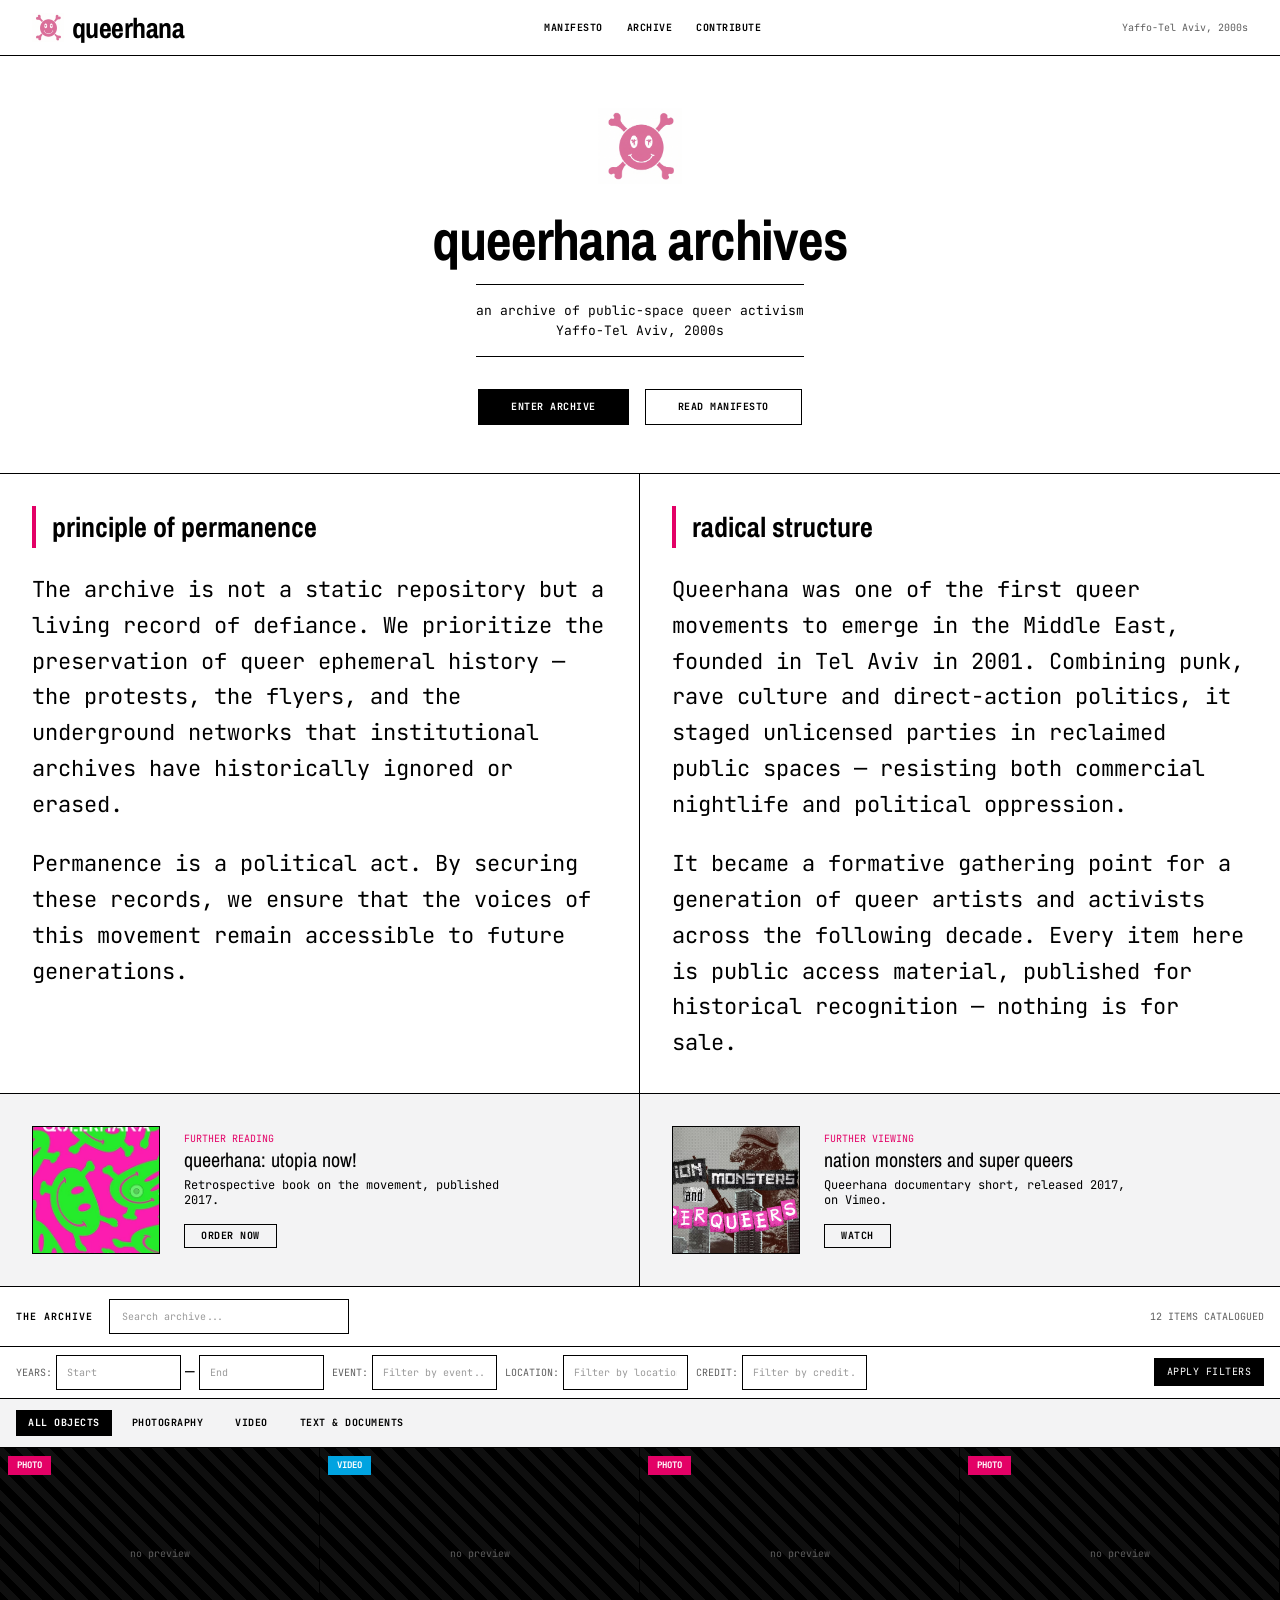
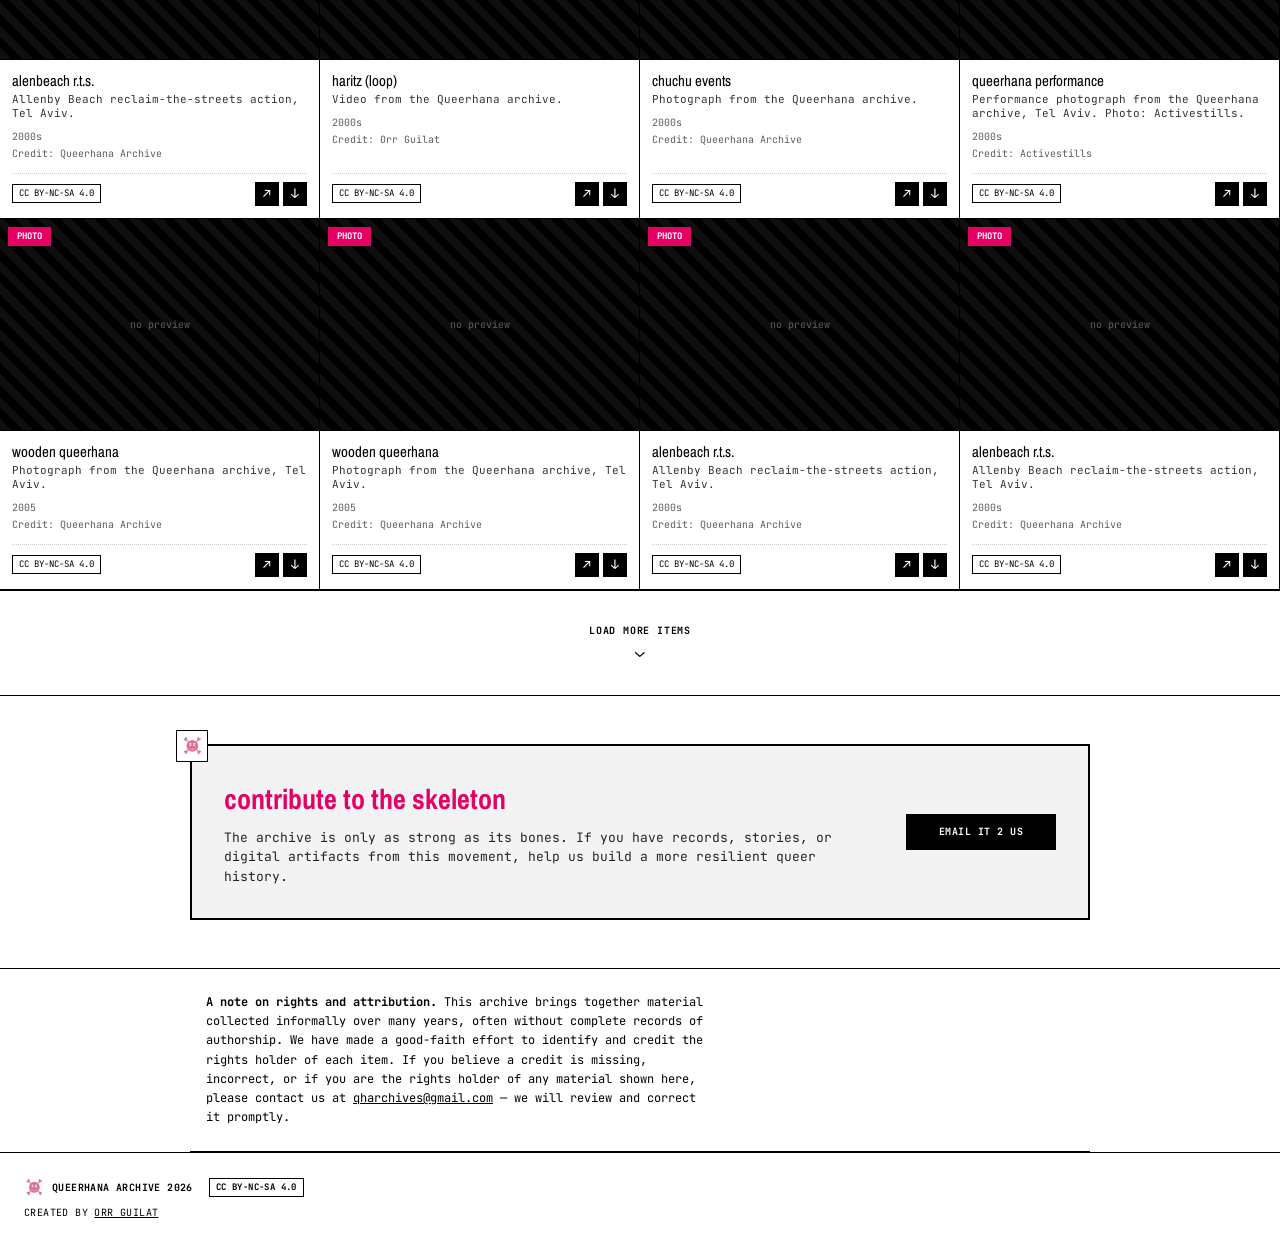
==== index.html @ 8ecf5586 "Mobile-only: collapsible archive filters + fix further-reading alignment Both changes are strictly s" ====
<!DOCTYPE html>
<html lang="en">
<head>
<meta charset="UTF-8">
<meta name="viewport" content="width=device-width, initial-scale=1.0">
<title>QueeRhaNA Archives</title>
<meta name="description" content="A public archive of material from a decade of queer public-space activism, Tel Aviv, 2000s.">
<link rel="icon" type="image/png" sizes="32x32" href="assets/favicon-32.png">
<link rel="icon" type="image/png" sizes="16x16" href="assets/favicon-16.png">
<link rel="apple-touch-icon" sizes="180x180" href="assets/apple-touch-icon.png">
<link rel="preconnect" href="https://fonts.googleapis.com">
<link href="https://fonts.googleapis.com/css2?family=Archivo+Narrow:wght@400;700&family=JetBrains+Mono:wght@400;500;700&display=swap" rel="stylesheet">
<link rel="stylesheet" href="style.css">
</head>
<body>

<header class="topnav">
  <div class="wordmark-group">
    <img src="assets/bones-smiley.png" alt="" class="logo-icon" width="32" height="32">
    <span class="wordmark">queerhana</span>
  </div>
  <nav aria-label="Section navigation">
    <a href="#manifesto">Manifesto</a>
    <a href="#archive">Archive</a>
    <a href="#contribute">Contribute</a>
  </nav>
  <span class="locale">Yaffo-Tel Aviv, 2000s</span>
</header>

<main>
  <section class="hero" id="hero">
    <img src="assets/bones-smiley.png" alt="Queerhana" class="hero-logo" width="84" height="84">
    <h1>queerhana archives</h1>
    <p>an archive of public-space queer activism<br>Yaffo-Tel Aviv, 2000s</p>
    <div class="actions">
      <a class="btn btn-primary" href="#archive">Enter Archive</a>
      <a class="btn" href="#manifesto">Read Manifesto</a>
    </div>
  </section>

  <section class="manifesto" id="manifesto">
    <div>
      <h2>principle of permanence</h2>
      <p>The archive is not a static repository but a living record of defiance. We prioritize the preservation of queer ephemeral history — the protests, the flyers, and the underground networks that institutional archives have historically ignored or erased.</p>
      <p>Permanence is a political act. By securing these records, we ensure that the voices of this movement remain accessible to future generations.</p>
    </div>
    <div>
      <h2>radical structure</h2>
      <p>Queerhana was one of the first queer movements to emerge in the Middle East, founded in Tel Aviv in 2001. Combining punk, rave culture and direct-action politics, it staged unlicensed parties in reclaimed public spaces — resisting both commercial nightlife and political oppression.</p>
      <p>It became a formative gathering point for a generation of queer artists and activists across the following decade. Every item here is public access material, published for historical recognition — nothing is for sale.</p>
    </div>
  </section>

  <section class="featured">
    <div>
      <div class="featured-body">
        <img src="assets/utopia-now-cover.webp" alt="Queerhana: Utopia Now! book cover" class="featured-thumb">
        <div class="featured-text">
          <div class="label">Further reading</div>
          <h3>queerhana: utopia now!</h3>
          <p>Retrospective book on the movement, published 2017.</p>
          <a class="btn" href="https://www.beck-shop.de/queerhana/product/25623262" target="_blank" rel="noopener">Order Now</a>
        </div>
      </div>
    </div>
    <div>
      <div class="featured-body">
        <img src="assets/monsters-superqueers-thumb.png" alt="Nation Monsters and Super Queers poster" class="featured-thumb">
        <div class="featured-text">
          <div class="label">Further viewing</div>
          <h3>nation monsters and super queers</h3>
          <p>Queerhana documentary short, released 2017, on Vimeo.</p>
          <a class="btn" href="https://vimeo.com/299985084" target="_blank" rel="noopener">Watch</a>
        </div>
      </div>
    </div>
  </section>

  <section id="archive">
    <div class="archive-header">
      <div class="archive-header-top">
        <div class="title-row">
          <h2>The Archive</h2>
          <label for="search-input" class="visually-hidden">Search archive</label>
          <input type="search" id="search-input" placeholder="Search archive..." autocomplete="off">
        </div>
        <span class="item-count" id="item-count"></span>
      </div>

      <button class="filters-toggle" id="filters-toggle" aria-expanded="false" aria-controls="adv-filters">Filters <span class="chevron">&#8964;</span></button>

      <div class="adv-filters" id="adv-filters">
        <div class="adv-field">
          <span class="adv-label">Years:</span>
          <input type="text" id="filter-year-start" placeholder="Start" class="adv-input adv-input--narrow">
          <span class="adv-dash">—</span>
          <input type="text" id="filter-year-end" placeholder="End" class="adv-input adv-input--narrow">
        </div>
        <div class="adv-field">
          <span class="adv-label">Event:</span>
          <input type="text" id="filter-event" placeholder="Filter by event..." class="adv-input">
        </div>
        <div class="adv-field">
          <span class="adv-label">Location:</span>
          <input type="text" id="filter-location" placeholder="Filter by location..." class="adv-input">
        </div>
        <div class="adv-field">
          <span class="adv-label">Credit:</span>
          <input type="text" id="filter-credit" placeholder="Filter by credit..." class="adv-input">
        </div>
        <button class="btn btn-primary adv-apply" id="apply-filters">Apply Filters</button>
      </div>

      <nav class="type-filters" aria-label="Filter archive items">
        <button class="filter-btn active" data-filter="all">All Objects</button>
        <button class="filter-btn" data-filter="image">Photography</button>
        <button class="filter-btn" data-filter="video">Video</button>
        <button class="filter-btn" data-filter="pdf">Text &amp; Documents</button>
      </nav>
    </div>

    <section class="grid" id="catalog-grid" aria-live="polite">
      <!-- items injected by script.js -->
    </section>

    <div class="load-more-wrap">
      <button id="load-more" class="load-more" hidden>
        <span>Load More Items</span>
        <span class="chevron">&#8964;</span>
      </button>
    </div>
  </section>

  <section class="contribute" id="contribute">
    <div class="contribute-box">
      <span class="contribute-badge">
        <img src="assets/bones-smiley.png" alt="">
      </span>
      <div>
        <h2>contribute to the skeleton</h2>
        <p>The archive is only as strong as its bones. If you have records, stories, or digital artifacts from this movement, help us build a more resilient queer history.</p>
      </div>
      <a class="btn btn-primary" href="mailto:qharchives@gmail.com">Email It 2 Us</a>
    </div>
  </section>

  <section class="rights-note" id="rights">
    <p>
      <strong>A note on rights and attribution.</strong>
      This archive brings together material collected informally over many years, often without complete records of authorship. We have made a good-faith effort to identify and credit the rights holder of each item. If you believe a credit is missing, incorrect, or if you are the rights holder of any material shown here, please contact us at
      <a href="mailto:qharchives@gmail.com">qharchives@gmail.com</a> — we will review and correct it promptly.
    </p>
  </section>
</main>

<footer class="site-footer">
  <div class="footer-inner">
    <div class="footer-brand">
      <img src="assets/bones-smiley.png" alt="" class="footer-logo" width="20" height="20">
      <span>queerhana archive 2026</span>
      <span class="lic">CC BY-NC-SA 4.0</span>
    </div>
    <div class="footer-links">
      <span>Created by <a href="https://www.orrguilat.org/" target="_blank" rel="noopener">Orr Guilat</a></span>
    </div>
  </div>
</footer>

<script src="script.js"></script>
</body>
</html>
---- style.css ----
:root {
  --ink: #000000;
  --paper: #ffffff;
  --bg: #f9f9f9;
  --surface-low: #f3f3f4;
  --secondary: #5e5e5e;
  --voltage-pink: #e30166;
  --bright-yellow: #fdf001;
  --neon-green: #00ff41;
  --cyber-blue: #00a3e0;
  --font-display: 'Archivo Narrow', 'Arial Narrow', sans-serif;
  --font-mono: 'JetBrains Mono', 'Space Mono', monospace;
}

* { box-sizing: border-box; }
html { background: var(--bg); }
body {
  margin: 0;
  background: var(--paper);
  color: var(--ink);
  font-family: var(--font-mono);
  line-height: 1.5;
}
a { color: inherit; }
button { font-family: inherit; cursor: pointer; }
input { font-family: inherit; }
a:focus-visible, button:focus-visible, input:focus-visible {
  outline: 2px solid var(--voltage-pink); outline-offset: 1px;
}
.visually-hidden {
  position: absolute; width: 1px; height: 1px;
  overflow: hidden; clip: rect(0 0 0 0); white-space: nowrap;
}

/* ---------- Top nav ---------- */
.topnav {
  position: sticky; top: 0; z-index: 50;
  background: var(--paper);
  border-bottom: 1px solid var(--ink);
  display: flex; justify-content: space-between; align-items: center;
  padding: 0 16px; height: 56px;
}
.wordmark-group { display: flex; align-items: center; gap: 8px; }
.logo-icon { width: 28px; height: 28px; object-fit: contain; display: block; }
.topnav .wordmark {
  font-family: var(--font-display); font-weight: 700;
  font-size: 22px; text-transform: lowercase; letter-spacing: -0.02em;
}
.topnav nav { display: flex; gap: 4px; }
.topnav nav a {
  font-size: 10px; font-weight: 700; text-transform: uppercase;
  letter-spacing: 0.05em; text-decoration: none; color: var(--ink);
  padding: 6px 10px;
}
.topnav nav a:hover { background: var(--voltage-pink); color: #fff; }
.topnav .locale { font-size: 10px; color: var(--secondary); display: none; }

@media (min-width: 768px) {
  .topnav { padding: 0 32px; }
  .topnav .wordmark { font-size: 28px; }
  .logo-icon { width: 32px; height: 32px; }
  .topnav .locale { display: inline; }
}

/* ---------- Hero ---------- */
.hero {
  border-bottom: 1px solid var(--ink);
  padding: 48px 16px;
  min-height: 40vh;
  display: flex; flex-direction: column; align-items: center; justify-content: center;
  text-align: center;
}
.hero-logo {
  width: 84px; height: 84px; object-fit: contain; margin-bottom: 24px;
  animation: blink 1s infinite alternate;
}
@keyframes blink { from { opacity: 1; } to { opacity: 0.4; } }
.hero h1 {
  font-family: var(--font-display); font-weight: 700;
  font-size: 8vw; line-height: 1; text-transform: lowercase;
  letter-spacing: -0.02em; margin: 0 0 16px;
}
.hero p {
  font-size: 13px; max-width: 672px; margin: 0 auto 32px;
  border-top: 1px solid var(--ink); border-bottom: 1px solid var(--ink);
  padding: 16px 0;
}
.hero .actions { display: flex; flex-direction: column; gap: 16px; }
.btn {
  display: inline-block; padding: 12px 32px;
  font-size: 10px; font-weight: 700; line-height: 1; text-transform: uppercase; letter-spacing: 0.05em;
  border: 1px solid var(--ink); text-decoration: none; text-align: center;
  background: transparent; color: var(--ink); white-space: nowrap;
}
.btn:hover { background: var(--ink); color: var(--paper); }
.btn-primary { background: var(--ink); color: var(--paper); }
.btn-primary:hover { background: var(--voltage-pink); border-color: var(--voltage-pink); }

@media (min-width: 640px) {
  .hero h1 { font-size: 56px; }
  .hero .actions { flex-direction: row; justify-content: center; }
}

/* ---------- Manifesto ---------- */
.manifesto {
  display: grid; grid-template-columns: 1fr;
  border-bottom: 1px solid var(--ink);
}
.manifesto > div {
  padding: 16px;
  border-bottom: 1px solid var(--ink);
}
.manifesto > div:last-child { border-bottom: none; }
.manifesto h2 {
  font-family: var(--font-display); font-weight: 700; font-size: 22px;
  text-transform: lowercase; margin: 0 0 24px;
  border-left: 4px solid var(--voltage-pink); padding-left: 16px;
}
.manifesto p { font-size: 18px; line-height: 1.625; max-width: 65ch; margin: 0 0 24px; }
.manifesto p:last-child { margin-bottom: 0; }

@media (min-width: 768px) {
  .manifesto { grid-template-columns: 1fr 1fr; }
  .manifesto > div { padding: 32px; border-bottom: none; }
  .manifesto > div:first-child { border-right: 1px solid var(--ink); }
  .manifesto h2 { font-size: 28px; }
  .manifesto p { font-size: 22px; }
}

/* ---------- Further reading (featured) ---------- */
.featured {
  display: grid; grid-template-columns: 1fr;
  border-bottom: 1px solid var(--ink);
  background: var(--surface-low);
}
.featured > div {
  padding: 32px 16px;
  border-bottom: 1px solid var(--ink);
}
.featured > div:last-child { border-bottom: none; }
.featured .label {
  font-size: 10px; font-weight: 400; color: var(--voltage-pink);
  text-transform: uppercase; margin-bottom: 4px;
}
.featured-body { display: flex; align-items: flex-start; gap: 24px; }
.featured-thumb {
  flex-shrink: 0; width: 128px; height: 128px;
  object-fit: cover; border: 1px solid var(--ink); background: var(--ink);
}
.featured-text {
  display: flex; flex-direction: column; justify-content: center;
  height: 128px;
}
.featured h3 {
  font-family: var(--font-display); font-weight: 400; font-size: 20px;
  text-transform: lowercase; margin: 0 0 8px; line-height: 1;
}
.featured p { font-size: 12px; font-weight: 400; line-height: 1.25; margin: 0 0 16px; max-width: 320px; }
.featured p a { text-decoration: underline; }
.featured p a:hover { color: var(--voltage-pink); }
.featured .btn {
  padding: 6px 16px; align-self: flex-start;
}
.featured .btn:hover { background: var(--voltage-pink); color: #fff; border-color: var(--voltage-pink); }

@media (min-width: 768px) {
  .featured { grid-template-columns: 1fr 1fr; }
  .featured > div { padding: 32px; border-bottom: none; }
  .featured > div:first-child { border-right: 1px solid var(--ink); }
}

/* ---------- Rights note (own section, above footer) ---------- */
.rights-note {
  border-bottom: 1px solid var(--ink);
  padding: 24px 16px;
  max-width: 900px;
  margin: 0 auto;
}
.rights-note p { font-size: 12px; line-height: 1.6; max-width: 72ch; margin: 0; }
.rights-note a { text-decoration: underline; }
.rights-note a:hover { color: var(--voltage-pink); }

/* ---------- Archive header (sticky filters) ---------- */
.archive-header {
  position: sticky; top: 56px; z-index: 40;
  background: var(--paper);
  border-bottom: 1px solid var(--ink);
}
.archive-header-top {
  padding: 12px 16px;
  display: flex; flex-direction: column; gap: 12px;
  border-bottom: 1px solid var(--ink);
}
.archive-header-top .title-row {
  display: flex; align-items: center; gap: 16px;
}
.archive-header-top h2 {
  font-size: 10px; font-weight: 700; text-transform: uppercase;
  letter-spacing: 0.1em; white-space: nowrap; margin: 0;
}
#search-input {
  flex-grow: 1;
  background: transparent; border: 1px solid var(--ink);
  padding: 10px 12px; font-size: 10px; line-height: 1;
}
#search-input::placeholder { color: rgba(0,0,0,0.4); }
.item-count { font-size: 10px; color: var(--secondary); text-transform: uppercase; white-space: nowrap; }

/* Advanced filters row */
.adv-filters {
  padding: 8px 16px;
  display: flex; flex-wrap: wrap; align-items: center; gap: 8px;
  border-bottom: 1px solid var(--ink);
  background: var(--paper);
}
.adv-field { display: flex; align-items: center; gap: 4px; flex-grow: 1; }
.adv-label {
  font-size: 10px; font-weight: 400; text-transform: uppercase; color: var(--secondary);
  white-space: nowrap;
}
.adv-input {
  background: transparent; border: 1px solid var(--ink);
  padding: 10px 10px; font-size: 10px; line-height: 1; min-width: 0; flex-grow: 1;
}
.adv-input--narrow { width: 64px; flex-grow: 0; }
.adv-input::placeholder { color: rgba(0,0,0,0.4); }
.adv-dash { color: var(--ink); }
.adv-apply {
  margin-left: auto; padding: 8px 12px; font-size: 10px; font-weight: 400; line-height: 1;
}

.type-filters {
  height: 48px; box-sizing: border-box;
  padding: 0 16px;
  display: flex; flex-wrap: wrap; align-items: center; gap: 8px;
  background: var(--surface-low);
  overflow-x: auto;
}
.filter-btn {
  font-size: 10px; font-weight: 700; letter-spacing: 0.05em; line-height: 1;
  text-transform: uppercase;
  background: transparent; border: none; color: var(--ink);
  padding: 8px 12px; white-space: nowrap;
}
.filter-btn:hover { background: var(--ink); color: var(--paper); }
.filter-btn.active { background: var(--ink); color: var(--paper); }

.filters-toggle { display: none; }

@media (min-width: 768px) {
  .archive-header-top { flex-direction: row; justify-content: space-between; align-items: center; }
  .archive-header-top .title-row { width: auto; }
  #search-input { width: 240px; flex-grow: 0; }
  .adv-field { flex-grow: 0; }
  .adv-input { flex-grow: 0; width: 125px; }
}

/* Mobile-only: collapse the advanced filters behind a toggle so they
   don't consume most of the screen; desktop is untouched by this block. */
@media (max-width: 767px) {
  .filters-toggle {
    display: flex; align-items: center; gap: 6px; width: 100%;
    background: var(--paper); border: none; border-bottom: 1px solid var(--ink);
    padding: 10px 16px; font-size: 10px; font-weight: 700; text-transform: uppercase;
    letter-spacing: 0.05em; color: var(--ink); line-height: 1;
  }
  .filters-toggle .chevron { font-size: 14px; transition: transform 0.15s; }
  .filters-toggle[aria-expanded="true"] .chevron { transform: rotate(180deg); }
  .adv-filters { display: none; }
  .adv-filters.open { display: flex; }

  /* Keep further-reading/viewing text flush with the thumbnail's top edge
     regardless of how many lines the title wraps to (desktop keeps
     justify-content:center as-is, per the literal mockup markup). */
  .featured-text { justify-content: flex-start; }
}

/* ---------- Grid ---------- */
.grid {
  display: grid;
  grid-template-columns: 1fr;
  border-bottom: 1px solid var(--ink);
}
@media (min-width: 640px) { .grid { grid-template-columns: 1fr 1fr; } }
@media (min-width: 1024px) { .grid { grid-template-columns: repeat(4, 1fr); } }

.card {
  border-right: 1px solid var(--ink);
  border-bottom: 1px solid var(--ink);
  display: flex; flex-direction: column;
  background: var(--paper);
}

.card-thumb {
  position: relative;
  aspect-ratio: 3 / 2;
  overflow: hidden;
  background: var(--ink);
  border-bottom: 1px solid var(--ink);
  display: block;
}
.card-thumb img {
  width: 100%; height: 100%; object-fit: cover; display: block;
  filter: grayscale(1);
  transition: filter 0.3s;
}
.card:hover .card-thumb img { filter: grayscale(0); }
.card-thumb.noimg::after {
  content: "no preview";
  position: absolute;
  inset: 0;
  display: flex;
  align-items: center;
  justify-content: center;
  font-size: 10px;
  color: var(--secondary);
  background:
    repeating-linear-gradient(45deg, rgba(255,255,255,0.06) 0 8px, transparent 8px 16px);
}

/* Text-item thumbnail: white-on-black excerpt (Option B) */
.card-thumb.card-thumb--text {
  background: var(--ink);
  display: flex; align-items: center; justify-content: center;
  padding: 16px;
}
.card-thumb--text .excerpt {
  color: #fff;
  font-family: var(--font-mono);
  font-size: 13px;
  line-height: 1.5;
  text-align: center;
  direction: rtl;
  unicode-bidi: plaintext;
}

.card-tag {
  position: absolute; top: 8px; left: 8px; z-index: 2;
  font-size: 9px; font-weight: 700; text-transform: uppercase;
  padding: 2px 8px; border: 1px solid; color: #fff;
}
.card-tag.tag-image  { background: var(--voltage-pink); border-color: var(--voltage-pink); }
.card-tag.tag-video  { background: var(--cyber-blue); border-color: var(--cyber-blue); }
.card-tag.tag-pdf    { background: var(--bright-yellow); border-color: var(--bright-yellow); color: var(--ink); }

.card-body { padding: 12px; flex-grow: 1; display: flex; flex-direction: column; justify-content: space-between; }
.card-title {
  font-family: var(--font-display); font-weight: 400; font-size: 15px;
  text-transform: lowercase; line-height: 1.25; margin: 0 0 2px;
}
.card-desc { font-size: 11px; line-height: 1.25; color: rgba(0,0,0,0.8); margin: 0 0 8px; }
.card-meta { font-size: 10px; color: var(--secondary); display: flex; flex-direction: column; gap: 2px; }

.card-footer {
  display: flex; align-items: center; justify-content: space-between;
  margin-top: 12px; padding-top: 8px;
  border-top: 1px dotted rgba(0,0,0,0.2);
}
.card-license {
  font-size: 9px; border: 1px solid var(--ink); padding: 2px 6px;
}
.card-actions { display: flex; gap: 4px; }
.card-actions a {
  width: 24px; height: 24px; display: flex; align-items: center; justify-content: center;
  background: var(--ink); color: var(--paper); text-decoration: none; font-size: 13px;
}
.card-actions a:hover { background: var(--voltage-pink); }

.empty-msg { font-size: 12px; padding: 32px 16px; grid-column: 1 / -1; }

/* ---------- Load more ---------- */
.load-more-wrap {
  display: flex; justify-content: center;
  padding: 32px 16px;
  border-bottom: 1px solid var(--ink);
}
.load-more {
  display: flex; flex-direction: column; align-items: center; gap: 4px;
  background: none; border: none; color: var(--ink);
  font-size: 10px; font-weight: 700; text-transform: uppercase; letter-spacing: 0.08em;
}
.load-more:hover { color: var(--voltage-pink); }
.load-more .chevron { font-size: 16px; animation: bounce 1.4s infinite; }
@keyframes bounce {
  0%, 100% { transform: translateY(0); }
  50% { transform: translateY(4px); }
}

/* ---------- Contribute ---------- */
.contribute {
  border-bottom: 1px solid var(--ink);
  padding: 48px 16px;
}
.contribute-box {
  position: relative;
  max-width: 900px; margin: 0 auto;
  border: 2px solid var(--ink);
  background: var(--surface-low);
  padding: 32px;
  display: flex; flex-direction: column; gap: 20px;
  text-align: center;
}
.contribute-badge {
  position: absolute; top: -16px; left: -16px;
  width: 32px; height: 32px;
  background: #fff; border: 1px solid var(--ink);
  display: flex; align-items: center; justify-content: center;
}
.contribute-badge img { width: 22px; height: 22px; object-fit: contain; }
.contribute-box h2 {
  font-family: var(--font-display); font-weight: 700; font-size: 22px;
  text-transform: lowercase; color: var(--voltage-pink); margin: 0 0 8px;
}
.contribute-box p { font-size: 13px; margin: 0; opacity: 0.85; }

@media (min-width: 768px) {
  .contribute-box { flex-direction: row; align-items: center; justify-content: space-between; text-align: left; }
  .contribute-box h2 { font-size: 28px; }
}

/* ---------- Footer ---------- */
.site-footer { border-top: 1px solid var(--ink); background: var(--paper); }
.footer-inner {
  padding: 24px;
  display: flex; flex-direction: column; align-items: flex-start; gap: 8px;
}
.footer-brand {
  display: flex; align-items: center; gap: 8px;
  font-size: 10px; font-weight: 700; text-transform: uppercase; letter-spacing: 0.04em;
}
.footer-logo { object-fit: contain; }
.footer-brand .lic {
  border: 1px solid var(--ink); padding: 2px 6px; font-size: 9px; text-transform: none;
  margin-left: 8px;
}
.footer-links {
  font-size: 10px; color: var(--ink); text-transform: uppercase; letter-spacing: 0.04em;
  display: flex; flex-wrap: wrap; gap: 16px; align-items: center;
}
.footer-links a { text-decoration: underline; }
.footer-links a:hover { color: var(--voltage-pink); }

@media (prefers-reduced-motion: reduce) {
  .card-thumb img { transition: none; }
  .load-more .chevron { animation: none; }
  .hero-logo { animation: none; }
}
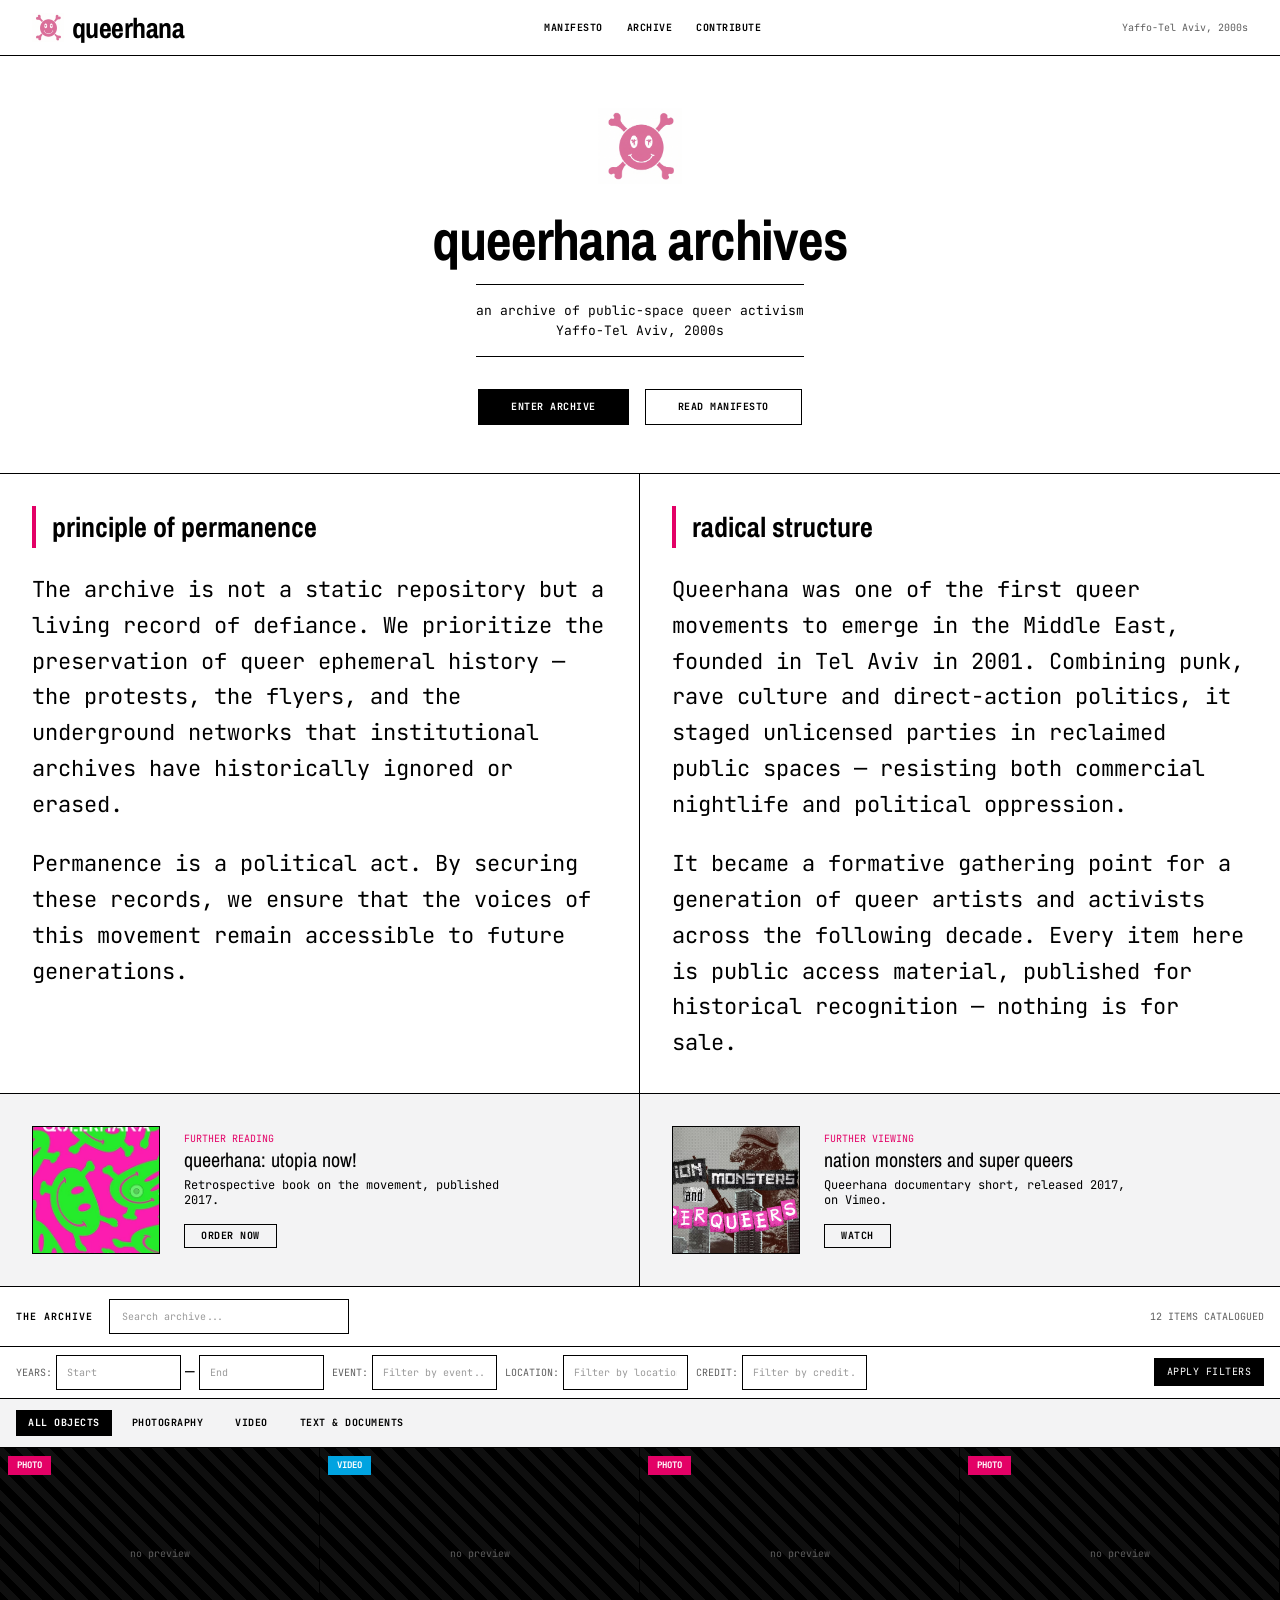
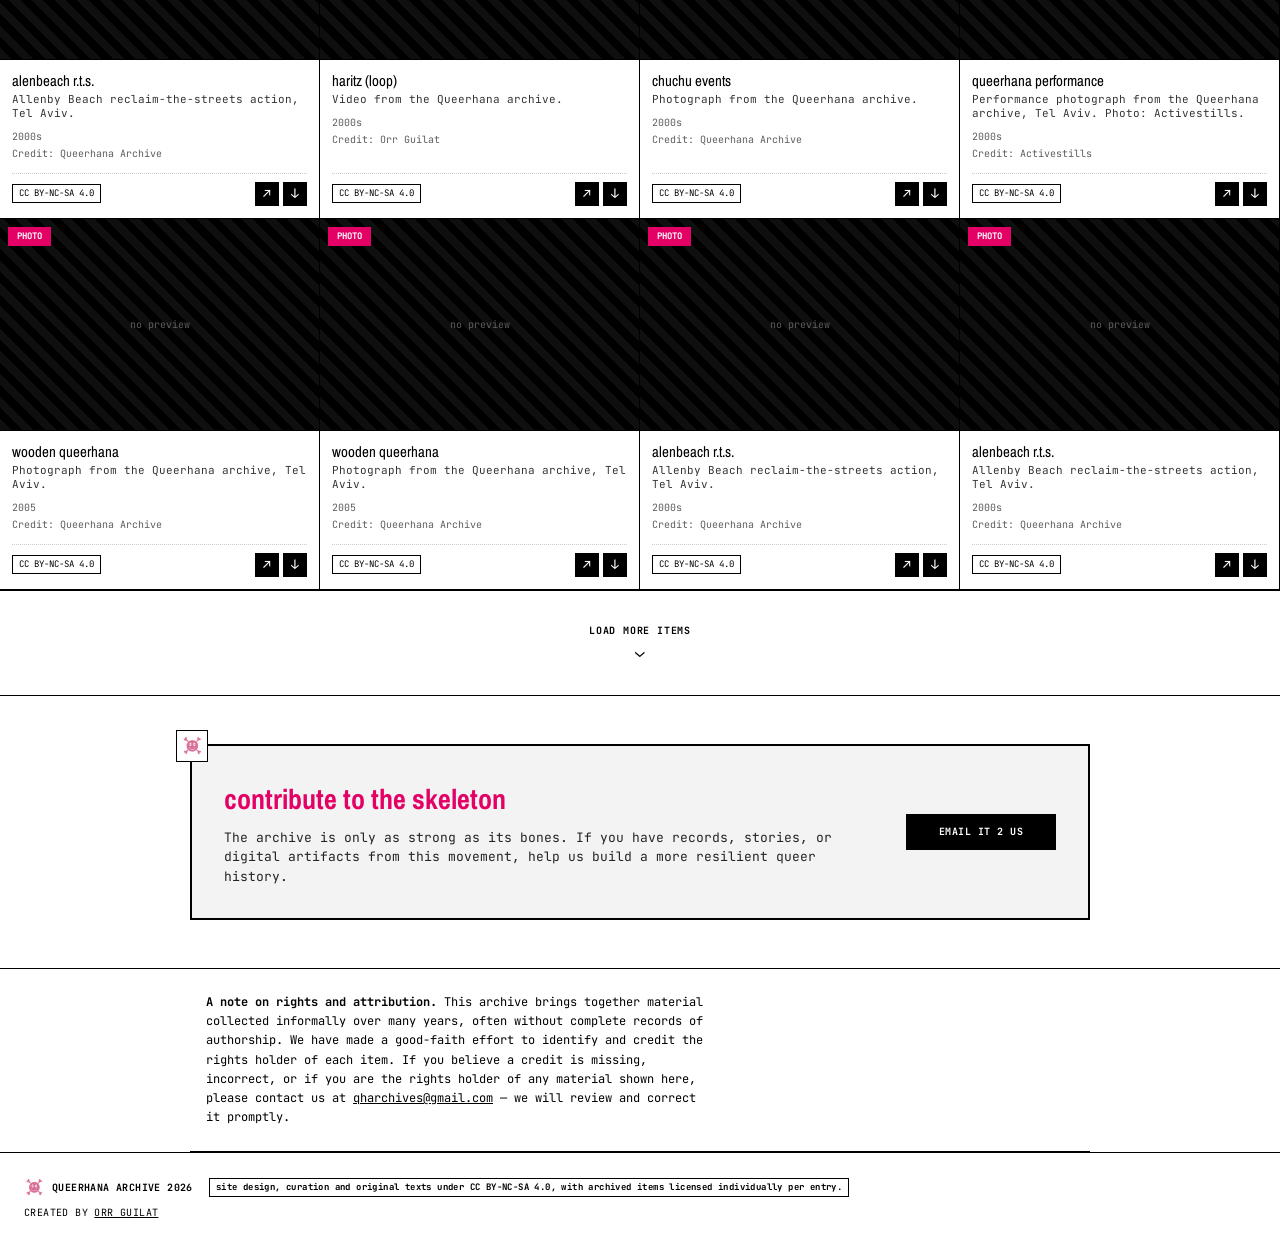
==== commit 998ca0d7: "Add rights_owner field to catalog schema; correct footer license wording catalog.json: rights_owner " ====
--- a/index.html
+++ b/index.html
@@ -87,36 +87,38 @@
         <span class="item-count" id="item-count"></span>
       </div>
 
-      <button class="filters-toggle" id="filters-toggle" aria-expanded="false" aria-controls="adv-filters">Filters <span class="chevron">&#8964;</span></button>
+      <button class="filters-toggle" id="filters-toggle" aria-expanded="false" aria-controls="collapsible-filters">Filters <span class="chevron">&#8964;</span></button>
 
-      <div class="adv-filters" id="adv-filters">
-        <div class="adv-field">
-          <span class="adv-label">Years:</span>
-          <input type="text" id="filter-year-start" placeholder="Start" class="adv-input adv-input--narrow">
-          <span class="adv-dash">—</span>
-          <input type="text" id="filter-year-end" placeholder="End" class="adv-input adv-input--narrow">
+      <div class="collapsible-filters" id="collapsible-filters">
+        <div class="adv-filters">
+          <div class="adv-field">
+            <span class="adv-label">Years:</span>
+            <input type="text" id="filter-year-start" placeholder="Start" class="adv-input adv-input--narrow">
+            <span class="adv-dash">—</span>
+            <input type="text" id="filter-year-end" placeholder="End" class="adv-input adv-input--narrow">
+          </div>
+          <div class="adv-field">
+            <span class="adv-label">Event:</span>
+            <input type="text" id="filter-event" placeholder="Filter by event..." class="adv-input">
+          </div>
+          <div class="adv-field">
+            <span class="adv-label">Location:</span>
+            <input type="text" id="filter-location" placeholder="Filter by location..." class="adv-input">
+          </div>
+          <div class="adv-field">
+            <span class="adv-label">Credit:</span>
+            <input type="text" id="filter-credit" placeholder="Filter by credit..." class="adv-input">
+          </div>
+          <button class="btn btn-primary adv-apply" id="apply-filters">Apply Filters</button>
         </div>
-        <div class="adv-field">
-          <span class="adv-label">Event:</span>
-          <input type="text" id="filter-event" placeholder="Filter by event..." class="adv-input">
-        </div>
-        <div class="adv-field">
-          <span class="adv-label">Location:</span>
-          <input type="text" id="filter-location" placeholder="Filter by location..." class="adv-input">
-        </div>
-        <div class="adv-field">
-          <span class="adv-label">Credit:</span>
-          <input type="text" id="filter-credit" placeholder="Filter by credit..." class="adv-input">
-        </div>
-        <button class="btn btn-primary adv-apply" id="apply-filters">Apply Filters</button>
+
+        <nav class="type-filters" aria-label="Filter archive items">
+          <button class="filter-btn active" data-filter="all">All Objects</button>
+          <button class="filter-btn" data-filter="image">Photography</button>
+          <button class="filter-btn" data-filter="video">Video</button>
+          <button class="filter-btn" data-filter="pdf">Text &amp; Documents</button>
+        </nav>
       </div>
-
-      <nav class="type-filters" aria-label="Filter archive items">
-        <button class="filter-btn active" data-filter="all">All Objects</button>
-        <button class="filter-btn" data-filter="image">Photography</button>
-        <button class="filter-btn" data-filter="video">Video</button>
-        <button class="filter-btn" data-filter="pdf">Text &amp; Documents</button>
-      </nav>
     </div>
 
     <section class="grid" id="catalog-grid" aria-live="polite">
@@ -158,7 +160,7 @@
     <div class="footer-brand">
       <img src="assets/bones-smiley.png" alt="" class="footer-logo" width="20" height="20">
       <span>queerhana archive 2026</span>
-      <span class="lic">CC BY-NC-SA 4.0</span>
+      <span class="lic">site design, curation and original texts under CC BY-NC-SA 4.0, with archived items licensed individually per entry.</span>
     </div>
     <div class="footer-links">
       <span>Created by <a href="https://www.orrguilat.org/" target="_blank" rel="noopener">Orr Guilat</a></span>
--- a/style.css
+++ b/style.css
@@ -182,11 +182,12 @@
 
 /* ---------- Archive header (sticky filters) ---------- */
 .archive-header {
+  background: var(--paper);
+  border-bottom: 1px solid var(--ink);
+}
+.archive-header-top {
   position: sticky; top: 56px; z-index: 40;
   background: var(--paper);
-  border-bottom: 1px solid var(--ink);
-}
-.archive-header-top {
   padding: 12px 16px;
   display: flex; flex-direction: column; gap: 12px;
   border-bottom: 1px solid var(--ink);
@@ -232,9 +233,10 @@
 .type-filters {
   height: 48px; box-sizing: border-box;
   padding: 0 16px;
-  display: flex; flex-wrap: wrap; align-items: center; gap: 8px;
+  display: flex; flex-wrap: nowrap; align-items: center; gap: 8px;
   background: var(--surface-low);
-  overflow-x: auto;
+  overflow-x: auto; overflow-y: hidden;
+  -webkit-overflow-scrolling: touch;
 }
 .filter-btn {
   font-size: 10px; font-weight: 700; letter-spacing: 0.05em; line-height: 1;
@@ -255,8 +257,12 @@
   .adv-input { flex-grow: 0; width: 125px; }
 }
 
-/* Mobile-only: collapse the advanced filters behind a toggle so they
-   don't consume most of the screen; desktop is untouched by this block. */
+/* Mobile-only: collapse the advanced filters + object-type tabs behind a
+   toggle so they don't consume most of the screen. The collapsible content
+   is deliberately NOT inside the sticky element (only .archive-header-top
+   is sticky) - a sticky ancestor whose height changes when a child toggles
+   display is a known source of real-device reflow bugs that a static
+   render can't catch. Desktop is untouched by this block. */
 @media (max-width: 767px) {
   .filters-toggle {
     display: flex; align-items: center; gap: 6px; width: 100%;
@@ -266,8 +272,8 @@
   }
   .filters-toggle .chevron { font-size: 14px; transition: transform 0.15s; }
   .filters-toggle[aria-expanded="true"] .chevron { transform: rotate(180deg); }
-  .adv-filters { display: none; }
-  .adv-filters.open { display: flex; }
+  .collapsible-filters { display: none; }
+  .collapsible-filters.open { display: block; }
 
   /* Keep further-reading/viewing text flush with the thumbnail's top edge
      regardless of how many lines the title wraps to (desktop keeps
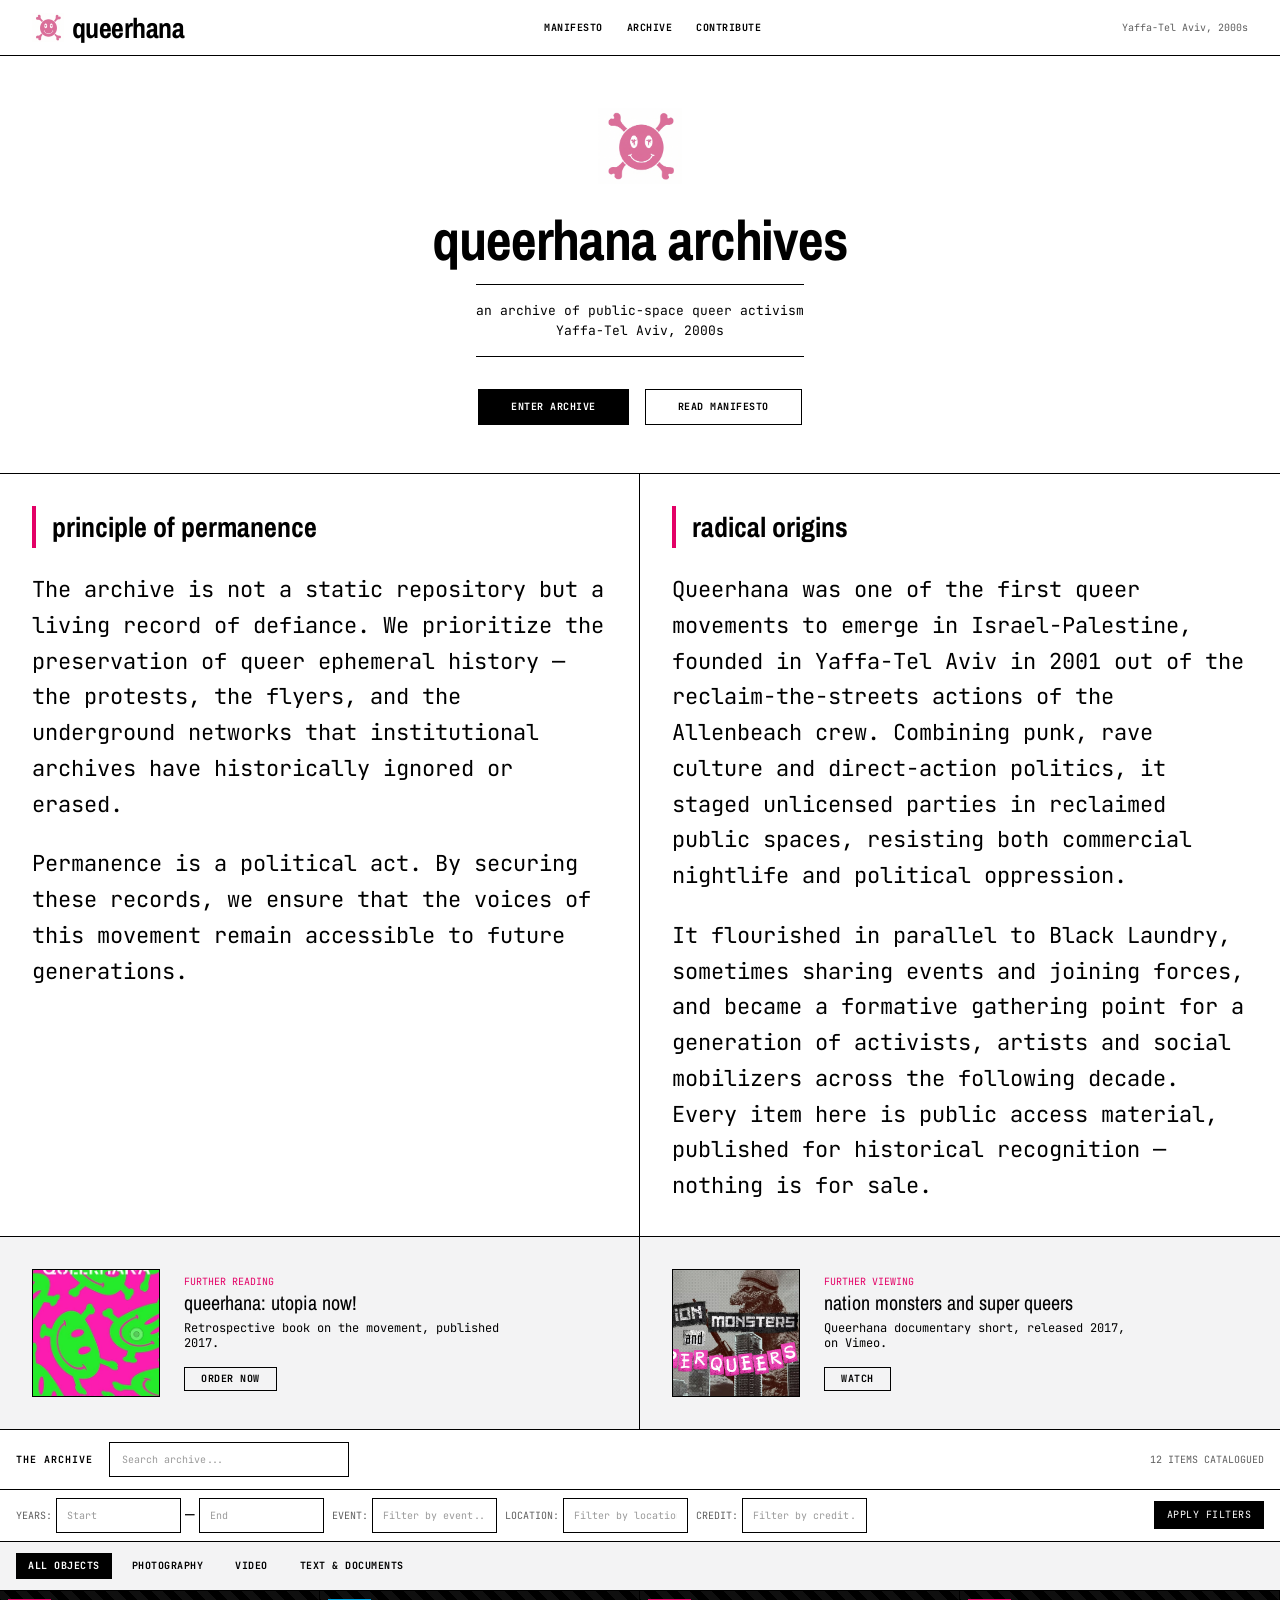
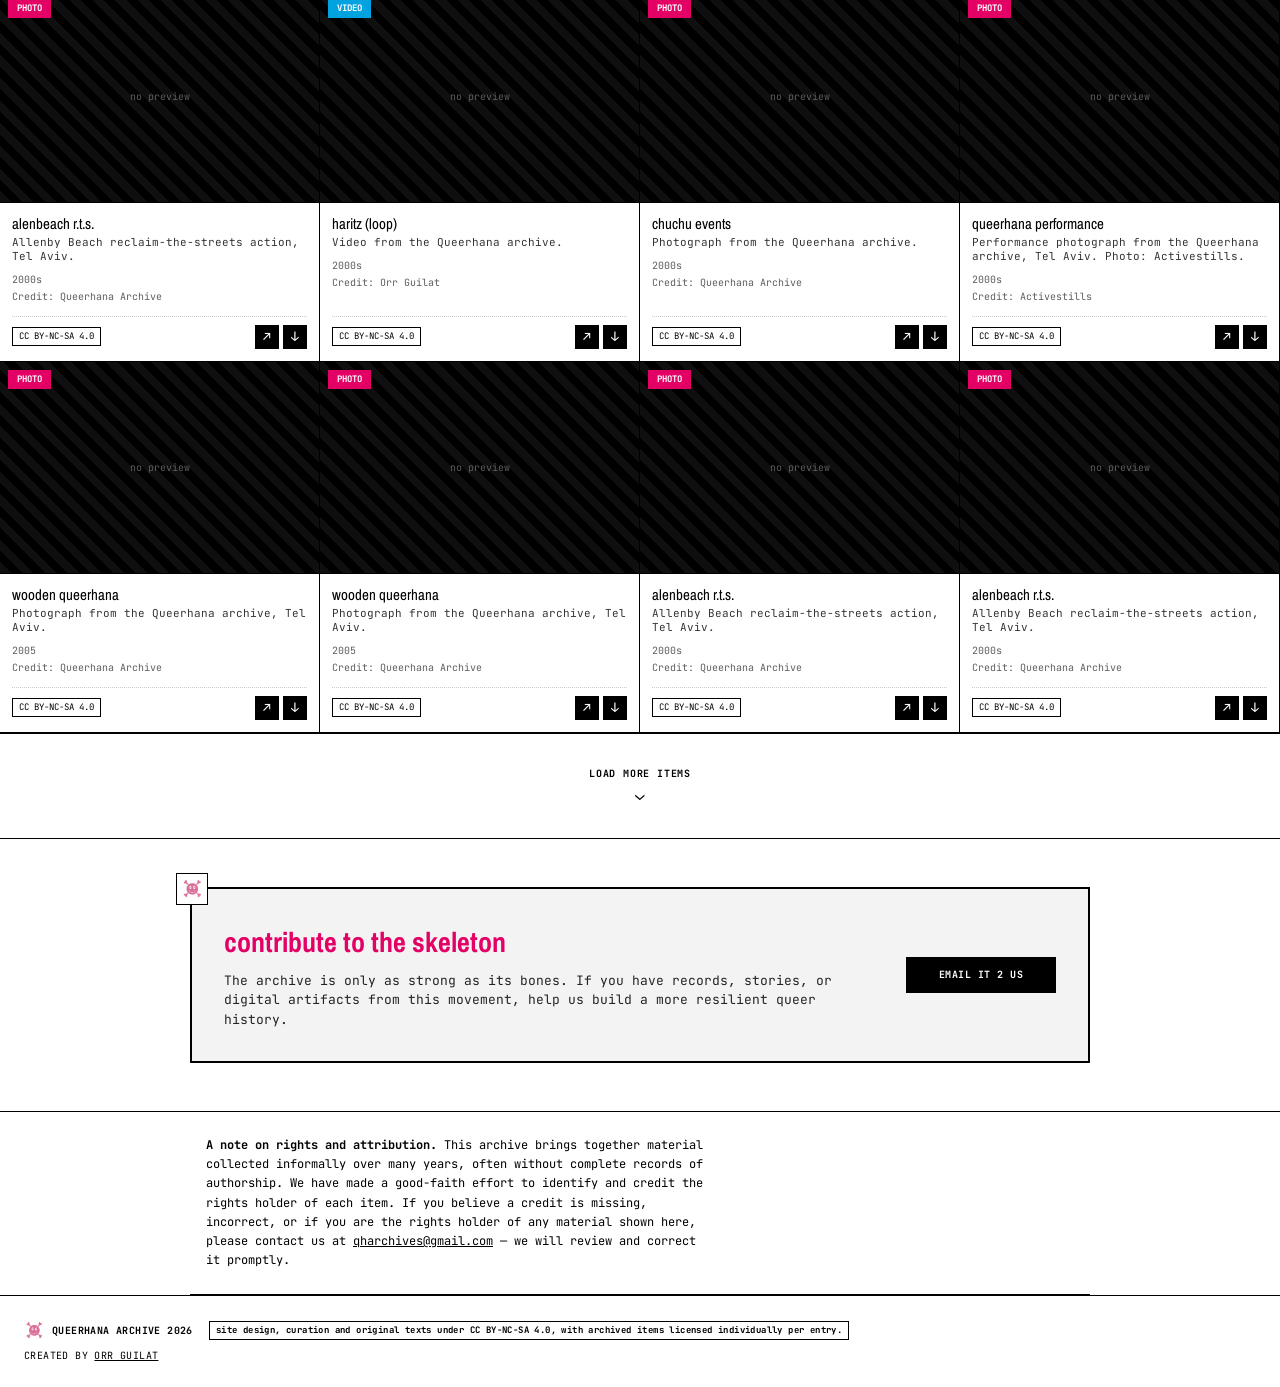
==== commit c286c1fc: "Update manifesto section II and Yaffo->Yaffa spelling - 'radical structure' -> 'radical origins', ne" ====
--- a/index.html
+++ b/index.html
@@ -4,7 +4,7 @@
 <meta charset="UTF-8">
 <meta name="viewport" content="width=device-width, initial-scale=1.0">
 <title>QueeRhaNA Archives</title>
-<meta name="description" content="A public archive of material from a decade of queer public-space activism, Tel Aviv, 2000s.">
+<meta name="description" content="A public archive of material from a decade of queer public-space activism, Yaffa-Tel Aviv, 2000s.">
 <link rel="icon" type="image/png" sizes="32x32" href="assets/favicon-32.png">
 <link rel="icon" type="image/png" sizes="16x16" href="assets/favicon-16.png">
 <link rel="apple-touch-icon" sizes="180x180" href="assets/apple-touch-icon.png">
@@ -24,14 +24,14 @@
     <a href="#archive">Archive</a>
     <a href="#contribute">Contribute</a>
   </nav>
-  <span class="locale">Yaffo-Tel Aviv, 2000s</span>
+  <span class="locale">Yaffa-Tel Aviv, 2000s</span>
 </header>
 
 <main>
   <section class="hero" id="hero">
     <img src="assets/bones-smiley.png" alt="Queerhana" class="hero-logo" width="84" height="84">
     <h1>queerhana archives</h1>
-    <p>an archive of public-space queer activism<br>Yaffo-Tel Aviv, 2000s</p>
+    <p>an archive of public-space queer activism<br>Yaffa-Tel Aviv, 2000s</p>
     <div class="actions">
       <a class="btn btn-primary" href="#archive">Enter Archive</a>
       <a class="btn" href="#manifesto">Read Manifesto</a>
@@ -45,9 +45,9 @@
       <p>Permanence is a political act. By securing these records, we ensure that the voices of this movement remain accessible to future generations.</p>
     </div>
     <div>
-      <h2>radical structure</h2>
-      <p>Queerhana was one of the first queer movements to emerge in the Middle East, founded in Tel Aviv in 2001. Combining punk, rave culture and direct-action politics, it staged unlicensed parties in reclaimed public spaces — resisting both commercial nightlife and political oppression.</p>
-      <p>It became a formative gathering point for a generation of queer artists and activists across the following decade. Every item here is public access material, published for historical recognition — nothing is for sale.</p>
+      <h2>radical origins</h2>
+      <p>Queerhana was one of the first queer movements to emerge in Israel-Palestine, founded in Yaffa-Tel Aviv in 2001 out of the reclaim-the-streets actions of the Allenbeach crew. Combining punk, rave culture and direct-action politics, it staged unlicensed parties in reclaimed public spaces, resisting both commercial nightlife and political oppression.</p>
+      <p>It flourished in parallel to Black Laundry, sometimes sharing events and joining forces, and became a formative gathering point for a generation of activists, artists and social mobilizers across the following decade. Every item here is public access material, published for historical recognition — nothing is for sale.</p>
     </div>
   </section>
 
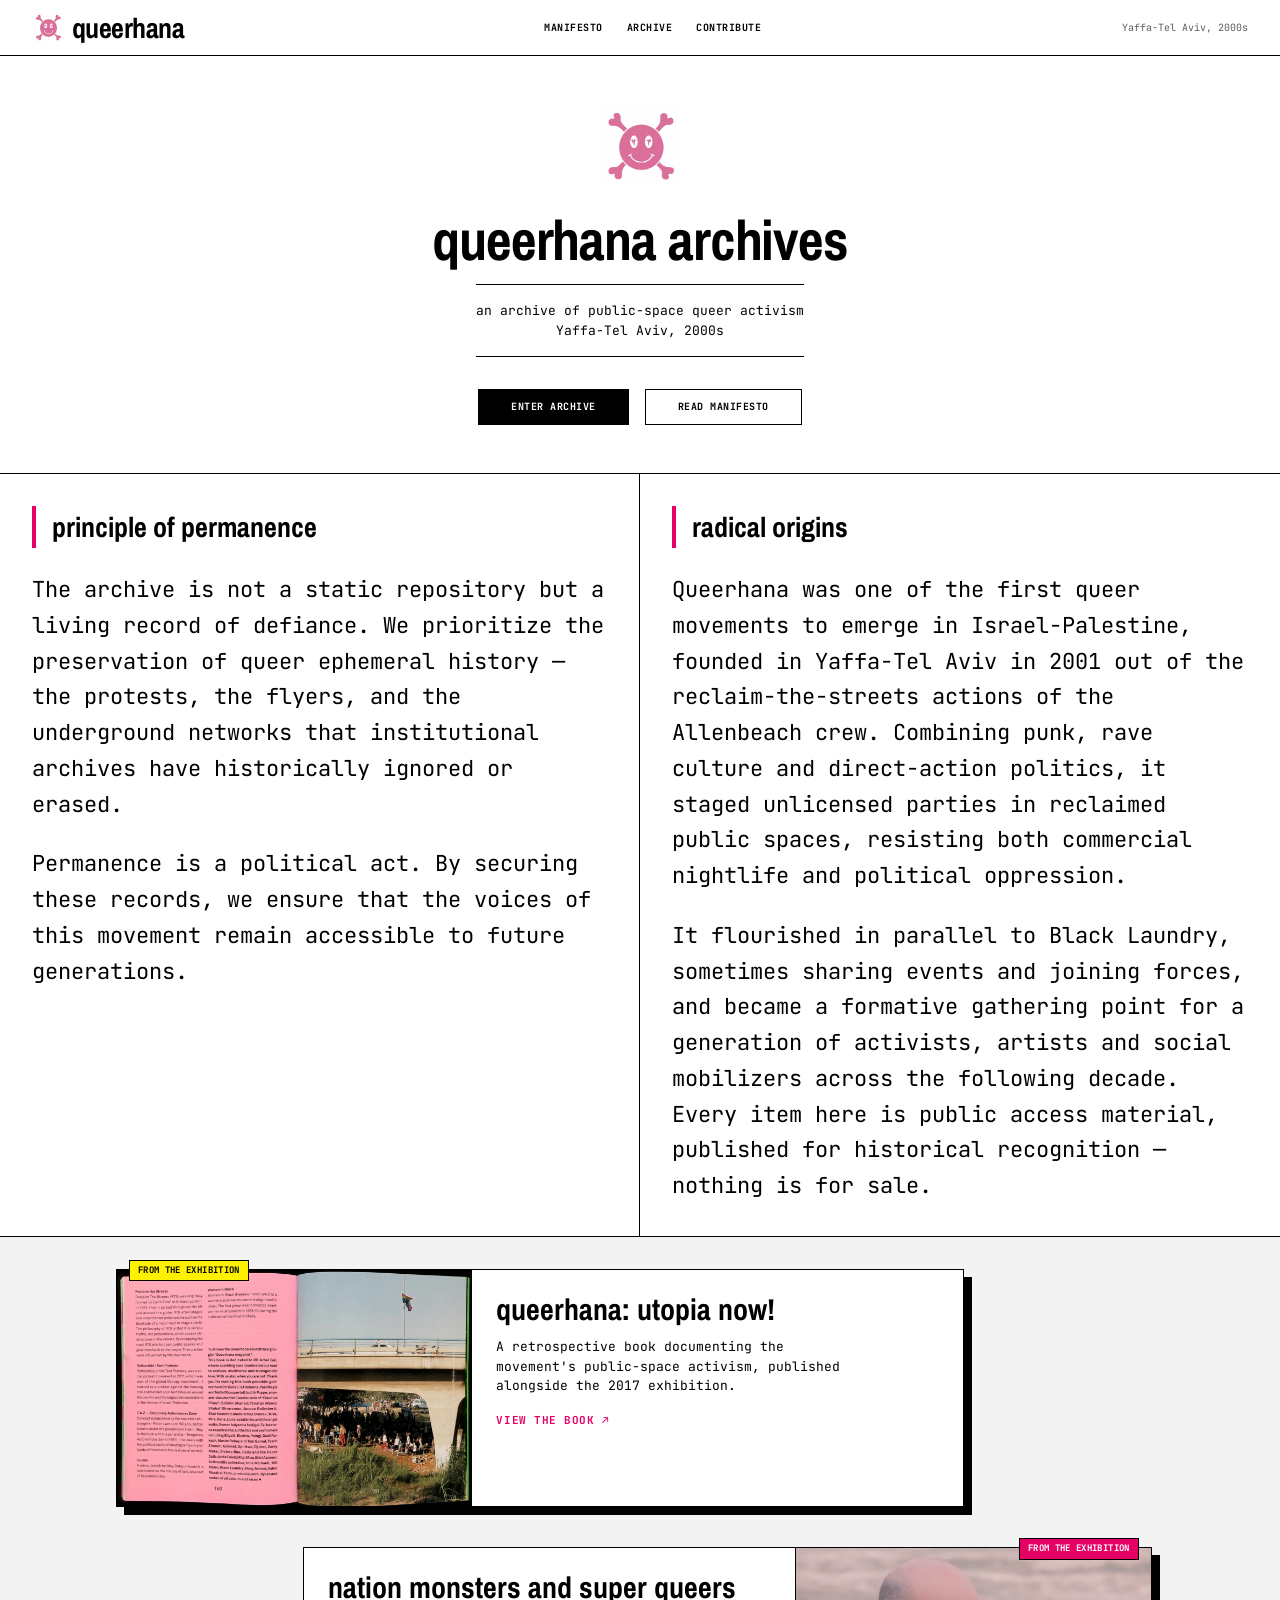
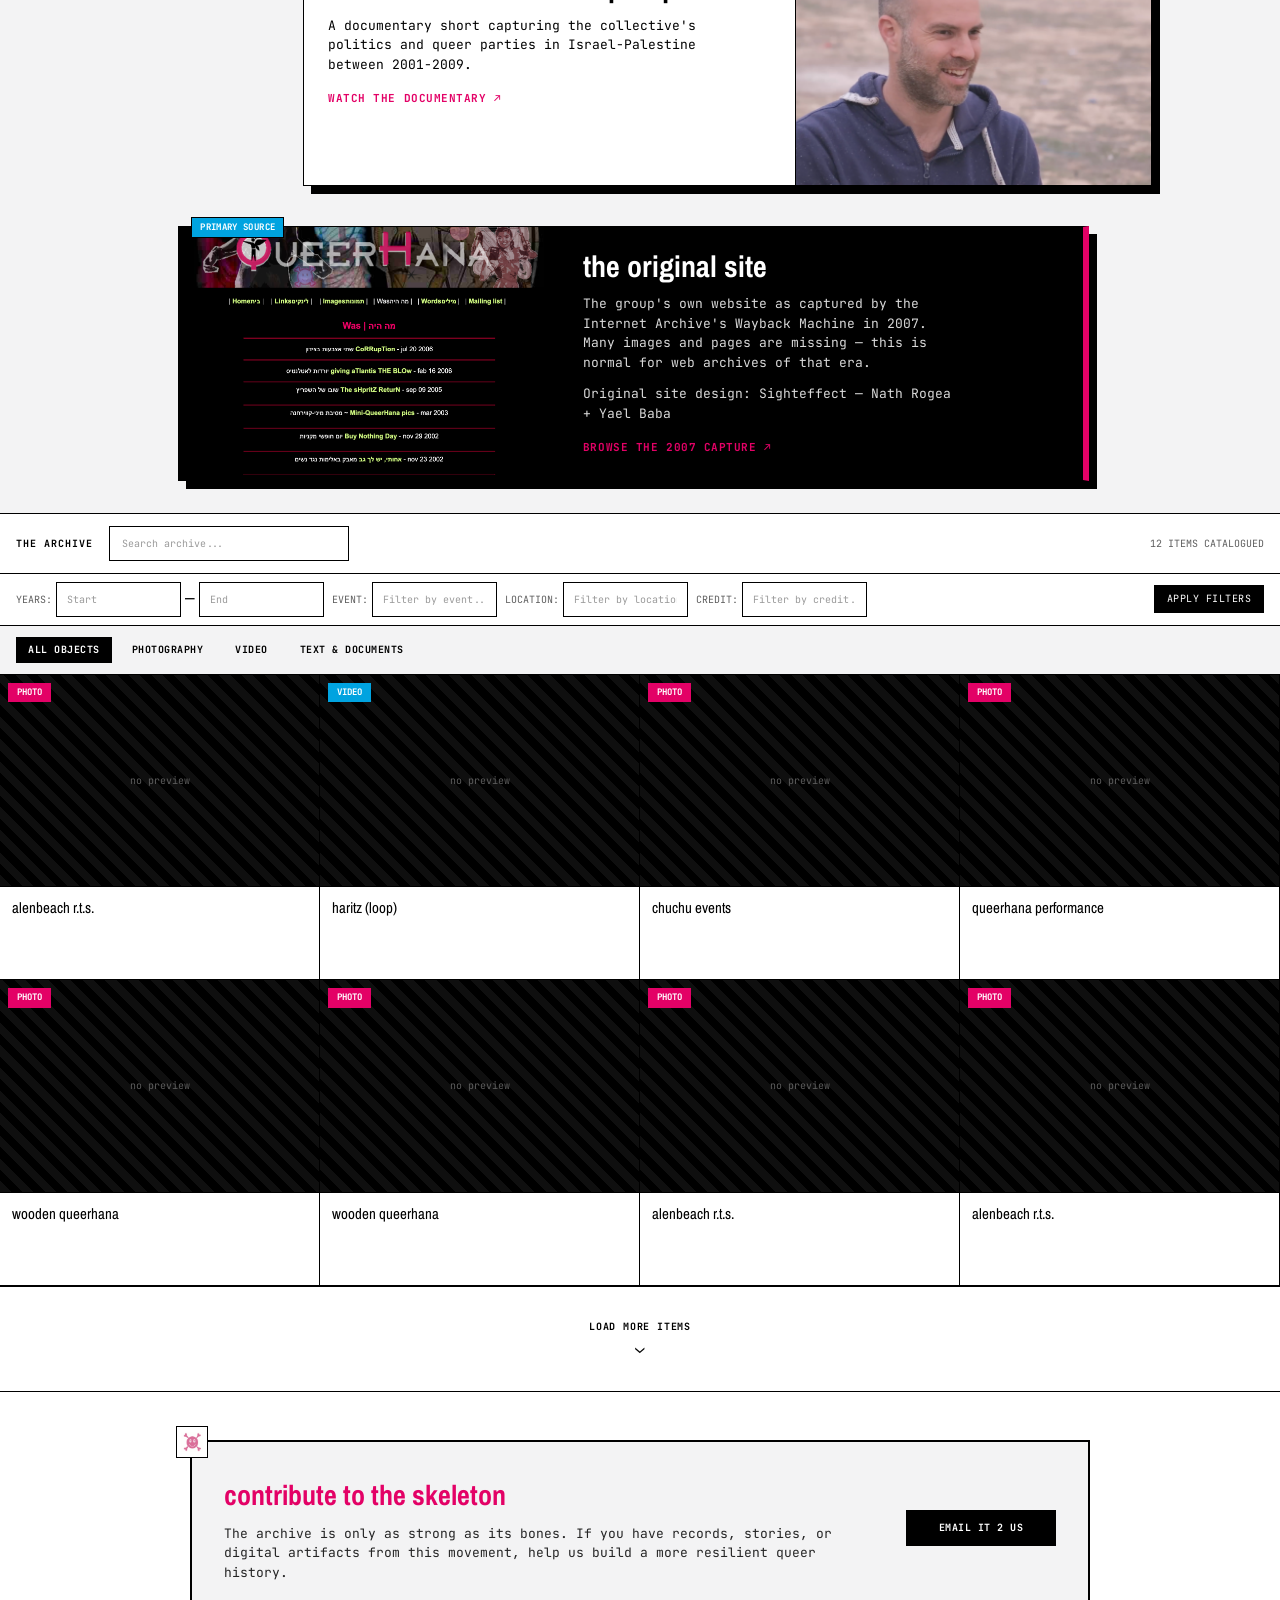
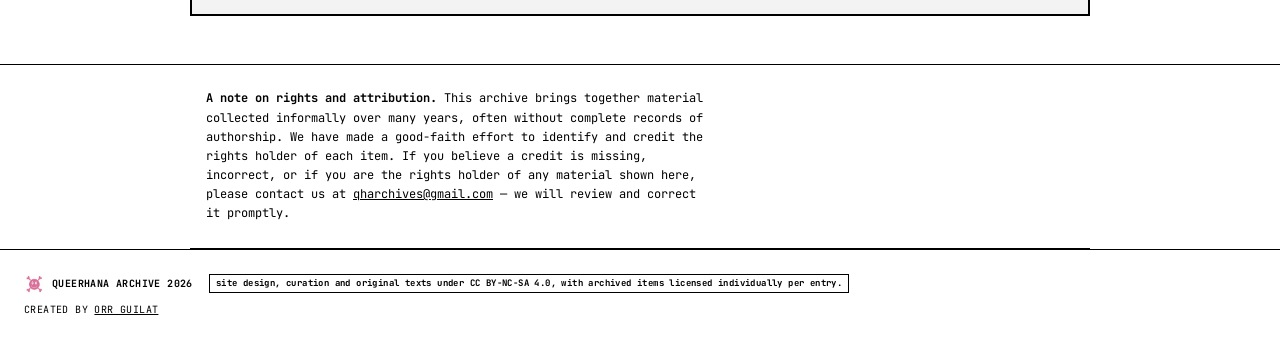
==== commit 8251e85a: "Rebuild featured reference section, add OG image, update footer link - Replace the book/documentary " ====
--- a/index.html
+++ b/index.html
@@ -5,6 +5,17 @@
 <meta name="viewport" content="width=device-width, initial-scale=1.0">
 <title>QueeRhaNA Archives</title>
 <meta name="description" content="A public archive of material from a decade of queer public-space activism, Yaffa-Tel Aviv, 2000s.">
+<meta property="og:type" content="website">
+<meta property="og:url" content="https://queerhana.org/">
+<meta property="og:title" content="QueeRhaNA Archives">
+<meta property="og:description" content="A public archive of material from a decade of queer public-space activism, Yaffa-Tel Aviv, 2000s.">
+<meta property="og:image" content="https://queerhana.org/assets/og-image.png">
+<meta property="og:image:width" content="1200">
+<meta property="og:image:height" content="630">
+<meta name="twitter:card" content="summary_large_image">
+<meta name="twitter:title" content="QueeRhaNA Archives">
+<meta name="twitter:description" content="A public archive of material from a decade of queer public-space activism, Yaffa-Tel Aviv, 2000s.">
+<meta name="twitter:image" content="https://queerhana.org/assets/og-image.png">
 <link rel="icon" type="image/png" sizes="32x32" href="assets/favicon-32.png">
 <link rel="icon" type="image/png" sizes="16x16" href="assets/favicon-16.png">
 <link rel="apple-touch-icon" sizes="180x180" href="assets/apple-touch-icon.png">
@@ -51,29 +62,49 @@
     </div>
   </section>
 
-  <section class="featured">
-    <div>
-      <div class="featured-body">
-        <img src="assets/utopia-now-cover.webp" alt="Queerhana: Utopia Now! book cover" class="featured-thumb">
-        <div class="featured-text">
-          <div class="label">Further reading</div>
-          <h3>queerhana: utopia now!</h3>
-          <p>Retrospective book on the movement, published 2017.</p>
-          <a class="btn" href="https://www.beck-shop.de/queerhana/product/25623262" target="_blank" rel="noopener">Order Now</a>
-        </div>
-      </div>
-    </div>
-    <div>
-      <div class="featured-body">
-        <img src="assets/monsters-superqueers-thumb.png" alt="Nation Monsters and Super Queers poster" class="featured-thumb">
-        <div class="featured-text">
-          <div class="label">Further viewing</div>
-          <h3>nation monsters and super queers</h3>
-          <p>Queerhana documentary short, released 2017, on Vimeo.</p>
-          <a class="btn" href="https://vimeo.com/299985084" target="_blank" rel="noopener">Watch</a>
-        </div>
-      </div>
-    </div>
+  <section class="featured-ref" id="featured-reference">
+    <article class="featured-card featured-card--book">
+      <div class="featured-media">
+        <span class="featured-badge featured-badge--yellow">From the Exhibition</span>
+        <div class="featured-media-frame">
+          <img id="featured-img-book" alt="The Queerhana: Utopia Now! book, photographed for the 2017 exhibition." width="600" height="400">
+        </div>
+      </div>
+      <div class="featured-content">
+        <h3>queerhana: utopia now!</h3>
+        <p>A retrospective book documenting the movement's public-space activism, published alongside the 2017 exhibition.</p>
+        <a class="featured-link" href="https://www.beck-shop.de/queerhana/product/25623262" target="_blank" rel="noopener">View the book &#8599;</a>
+      </div>
+    </article>
+
+    <article class="featured-card featured-card--docu">
+      <div class="featured-media">
+        <span class="featured-badge featured-badge--pink">From the Exhibition</span>
+        <div class="featured-media-frame">
+          <img id="featured-img-docu" alt="Still from Nation Monsters and Super Queers, photographed for the 2017 exhibition." width="600" height="400">
+        </div>
+      </div>
+      <div class="featured-content">
+        <h3>nation monsters and super queers</h3>
+        <p>A documentary short capturing the collective's politics and queer parties in Israel-Palestine between 2001-2009.</p>
+        <a class="featured-link" href="https://vimeo.com/299985084" target="_blank" rel="noopener">Watch the documentary &#8599;</a>
+      </div>
+    </article>
+
+    <article class="featured-card featured-card--site">
+      <div class="featured-media">
+        <span class="featured-badge featured-badge--cyan">Primary Source</span>
+        <div class="featured-media-frame">
+          <img id="featured-img-site" alt="Screenshot of the Queerhana website as captured by the Internet Archive's Wayback Machine in 2007." width="600" height="400">
+        </div>
+      </div>
+      <div class="featured-content">
+        <h3>the original site</h3>
+        <p>The group's own website as captured by the Internet Archive's Wayback Machine in 2007. Many images and pages are missing — this is normal for web archives of that era.</p>
+        <p class="featured-credit">Original site design: Sighteffect — Nath Rogea + Yael Baba</p>
+        <a class="featured-link" href="https://web.archive.org/web/20070107140652/http://queerhana.org/" target="_blank" rel="noopener">Browse the 2007 capture &#8599;</a>
+      </div>
+    </article>
   </section>
 
   <section id="archive">
@@ -163,10 +194,26 @@
       <span class="lic">site design, curation and original texts under CC BY-NC-SA 4.0, with archived items licensed individually per entry.</span>
     </div>
     <div class="footer-links">
-      <span>Created by <a href="https://www.orrguilat.org/" target="_blank" rel="noopener">Orr Guilat</a></span>
+      <span>Created by <a href="https://en.orrguilat.org/" target="_blank" rel="noopener">Orr Guilat</a></span>
     </div>
   </div>
 </footer>
+
+<div class="modal-overlay" id="item-modal" hidden>
+  <div class="modal" role="dialog" aria-modal="true" aria-labelledby="modal-title">
+    <button class="modal-close" id="modal-close" aria-label="Close">&times;</button>
+    <div class="modal-thumb" id="modal-thumb"></div>
+    <div class="modal-body">
+      <h3 class="modal-title" id="modal-title"></h3>
+      <dl class="modal-fields" id="modal-fields"></dl>
+      <div class="modal-tags" id="modal-tags"></div>
+      <p class="modal-desc" id="modal-desc"></p>
+      <div class="card-footer" id="modal-footer">
+        <div class="card-actions" id="modal-actions"></div>
+      </div>
+    </div>
+  </div>
+</div>
 
 <script src="script.js"></script>
 </body>
--- a/style.css
+++ b/style.css
@@ -127,46 +127,93 @@
   .manifesto p { font-size: 22px; }
 }
 
-/* ---------- Further reading (featured) ---------- */
-.featured {
-  display: grid; grid-template-columns: 1fr;
-  border-bottom: 1px solid var(--ink);
-  background: var(--surface-low);
-}
-.featured > div {
+/* ---------- Featured reference (book / documentary / original site) ---------- */
+.featured-ref {
+  border-bottom: 1px solid var(--ink);
+  background: var(--surface-low); /* nearest existing var to mockup's #FCFAED */
   padding: 32px 16px;
-  border-bottom: 1px solid var(--ink);
-}
-.featured > div:last-child { border-bottom: none; }
-.featured .label {
-  font-size: 10px; font-weight: 400; color: var(--voltage-pink);
-  text-transform: uppercase; margin-bottom: 4px;
-}
-.featured-body { display: flex; align-items: flex-start; gap: 24px; }
-.featured-thumb {
-  flex-shrink: 0; width: 128px; height: 128px;
-  object-fit: cover; border: 1px solid var(--ink); background: var(--ink);
-}
-.featured-text {
-  display: flex; flex-direction: column; justify-content: center;
-  height: 128px;
-}
-.featured h3 {
-  font-family: var(--font-display); font-weight: 400; font-size: 20px;
-  text-transform: lowercase; margin: 0 0 8px; line-height: 1;
-}
-.featured p { font-size: 12px; font-weight: 400; line-height: 1.25; margin: 0 0 16px; max-width: 320px; }
-.featured p a { text-decoration: underline; }
-.featured p a:hover { color: var(--voltage-pink); }
-.featured .btn {
-  padding: 6px 16px; align-self: flex-start;
-}
-.featured .btn:hover { background: var(--voltage-pink); color: #fff; border-color: var(--voltage-pink); }
+  display: flex; flex-direction: column; gap: 40px;
+}
+
+.featured-card {
+  border: 1px solid var(--ink);
+  background: var(--paper);
+  display: flex; flex-direction: column;
+  box-shadow: 8px 8px 0 var(--ink);
+}
+
+.featured-media {
+  position: relative;
+  border-bottom: 1px solid var(--ink);
+}
+/* The ratio box is a plain (non-flex-item) block nested one level inside the
+   flex item, not the flex item itself. Testing showed both aspect-ratio and
+   the padding-bottom percentage trick resolve incorrectly when applied
+   directly to a flex item (aspect-ratio didn't constrain height when the
+   item's width came from column-stretch; padding-bottom resolved against the
+   flex container's width instead of the item's own 42% flex-basis in the
+   row layout). Nesting it isolates the ratio math from either flex context,
+   so it's correct -- and identical -- at every width. */
+.featured-media-frame {
+  position: relative;
+  width: 100%;
+  height: 0;
+  padding-bottom: 66.6667%; /* 3:2, same ratio on all three cards at every width */
+  overflow: hidden;
+  background: var(--ink);
+}
+.featured-media-frame img {
+  position: absolute; inset: 0;
+  width: 100%; height: 100%; object-fit: cover; object-position: center; display: block;
+}
+
+.featured-badge {
+  position: absolute; top: -10px; left: 12px; z-index: 2;
+  font-size: 9px; font-weight: 700; text-transform: uppercase; letter-spacing: 0.04em;
+  padding: 3px 8px; border: 1px solid var(--ink); color: var(--ink);
+}
+.featured-badge--yellow { background: var(--bright-yellow); }
+.featured-badge--pink   { background: var(--voltage-pink); color: #fff; }
+.featured-badge--cyan   { background: var(--cyber-blue); color: #fff; }
+.featured-card--docu .featured-badge { left: auto; right: 12px; }
+
+.featured-content {
+  padding: 24px; flex: 1 1 auto;
+  display: flex; flex-direction: column; gap: 12px;
+}
+.featured-content h3 {
+  font-family: var(--font-display); font-weight: 700; font-size: 30px;
+  text-transform: lowercase; line-height: 1.05; margin: 0;
+}
+.featured-content p { font-size: 13px; line-height: 1.5; margin: 0; max-width: 46ch; }
+.featured-credit { font-size: 10px; color: var(--secondary); margin: -4px 0 0; }
+.featured-link {
+  display: inline-block; align-self: flex-start; margin-top: 4px;
+  font-size: 11px; font-weight: 700; text-transform: uppercase; letter-spacing: 0.05em;
+  text-decoration: none; color: var(--voltage-pink);
+}
+.featured-link:hover { text-decoration: underline; }
+
+.featured-card--site { background: var(--ink); border-right: 6px solid var(--voltage-pink); }
+.featured-card--site .featured-content h3 { color: var(--paper); }
+.featured-card--site .featured-content p { color: rgba(255,255,255,0.85); }
+.featured-card--site .featured-credit { color: rgba(255,255,255,0.5); }
+.featured-card--site .featured-link { color: var(--voltage-pink); }
 
 @media (min-width: 768px) {
-  .featured { grid-template-columns: 1fr 1fr; }
-  .featured > div { padding: 32px; border-bottom: none; }
-  .featured > div:first-child { border-right: 1px solid var(--ink); }
+  .featured-card { flex-direction: row; align-items: flex-start; }
+  .featured-media {
+    flex: 0 0 42%;
+    border-bottom: none; border-right: 1px solid var(--ink);
+  }
+  .featured-card--docu { flex-direction: row-reverse; }
+  .featured-card--docu .featured-media { border-right: none; border-left: 1px solid var(--ink); }
+
+  /* Staggered widths/offsets, not a uniform full-width stack -- book sits left,
+     documentary mirrors it to the right, the site capture centers between them. */
+  .featured-card--book { width: 68%; margin: 0 23% 0 8%; }
+  .featured-card--docu { width: 68%; margin: 0 8% 0 23%; }
+  .featured-card--site { width: 73%; margin: 0 14% 0 13%; }
 }
 
 /* ---------- Rights note (own section, above footer) ---------- */
@@ -349,13 +396,30 @@
 .card-tag.tag-video  { background: var(--cyber-blue); border-color: var(--cyber-blue); }
 .card-tag.tag-pdf    { background: var(--bright-yellow); border-color: var(--bright-yellow); color: var(--ink); }
 
-.card-body { padding: 12px; flex-grow: 1; display: flex; flex-direction: column; justify-content: space-between; }
+.card { cursor: pointer; }
+.card:focus-visible { outline: 2px solid var(--voltage-pink); outline-offset: -2px; }
+.card-body { padding: 12px; flex-grow: 1; display: flex; flex-direction: column; gap: 6px; min-height: 92px; }
 .card-title {
   font-family: var(--font-display); font-weight: 400; font-size: 15px;
-  text-transform: lowercase; line-height: 1.25; margin: 0 0 2px;
+  text-transform: lowercase; line-height: 1.25; margin: 0;
+  display: -webkit-box; -webkit-line-clamp: 2; -webkit-box-orient: vertical;
+  overflow: hidden;
 }
 .card-desc { font-size: 11px; line-height: 1.25; color: rgba(0,0,0,0.8); margin: 0 0 8px; }
+.card-event {
+  font-size: 10px; color: var(--secondary); font-family: var(--font-mono);
+  white-space: nowrap; overflow: hidden; text-overflow: ellipsis;
+}
 .card-meta { font-size: 10px; color: var(--secondary); display: flex; flex-direction: column; gap: 2px; }
+.card-tags {
+  display: flex; flex-wrap: wrap; gap: 4px; overflow: hidden; max-height: 40px;
+  margin-top: auto; padding-top: 4px;
+}
+
+.tag-chip {
+  font-size: 9px; font-family: var(--font-mono); text-transform: lowercase;
+  border: 1px solid var(--ink); padding: 2px 6px; color: var(--ink); white-space: nowrap;
+}
 
 .card-footer {
   display: flex; align-items: center; justify-content: space-between;
@@ -371,6 +435,62 @@
   background: var(--ink); color: var(--paper); text-decoration: none; font-size: 13px;
 }
 .card-actions a:hover { background: var(--voltage-pink); }
+
+/* ---------- Item detail modal ---------- */
+.modal-overlay {
+  position: fixed; inset: 0; background: rgba(0,0,0,0.75);
+  display: flex; align-items: center; justify-content: center;
+  padding: 20px; z-index: 200;
+}
+.modal-overlay[hidden] { display: none; }
+.modal {
+  background: var(--paper); border: 1px solid var(--ink);
+  width: 100%; max-width: 760px; max-height: 90vh; overflow-y: auto;
+  position: relative; display: flex; flex-direction: column;
+}
+@media (min-width: 700px) { .modal { flex-direction: row; } }
+.modal-close {
+  position: absolute; top: 8px; right: 8px; z-index: 2;
+  width: 32px; height: 32px; display: flex; align-items: center; justify-content: center;
+  background: var(--ink); color: var(--paper); border: none; font-size: 20px; line-height: 1;
+  cursor: pointer;
+}
+.modal-close:hover { background: var(--voltage-pink); }
+.modal-thumb {
+  background: var(--ink); flex: 0 0 auto; display: flex; align-items: center; justify-content: center;
+  position: relative;
+}
+.modal-thumb img { width: 100%; height: auto; max-height: 50vh; object-fit: contain; display: block; }
+.modal-thumb .excerpt {
+  color: #fff; font-family: var(--font-mono); font-size: 13px; line-height: 1.5;
+  text-align: center; direction: rtl; unicode-bidi: plaintext; padding: 24px;
+}
+.modal-thumb.noimg { min-height: 200px; position: relative; }
+.modal-thumb.noimg::after {
+  content: "no preview";
+  position: absolute; inset: 0;
+  display: flex; align-items: center; justify-content: center;
+  font-size: 11px; color: var(--secondary);
+  background: repeating-linear-gradient(45deg, rgba(255,255,255,0.06) 0 8px, transparent 8px 16px);
+}
+@media (min-width: 700px) {
+  .modal-thumb { flex: 0 0 42%; }
+  .modal-thumb img { max-height: 90vh; height: 100%; object-fit: cover; }
+}
+.modal-body { padding: 24px; flex: 1 1 auto; min-width: 0; }
+.modal-title {
+  font-family: var(--font-display); font-weight: 400; font-size: 24px;
+  text-transform: lowercase; line-height: 1.2; margin: 0 0 12px;
+}
+.modal-desc { font-size: 13px; line-height: 1.55; margin: 0 0 16px; }
+.modal-fields {
+  font-size: 11px; display: grid; grid-template-columns: auto 1fr; gap: 4px 12px;
+  margin: 0 0 16px;
+}
+.modal-fields dt { font-weight: 700; color: var(--secondary); text-transform: uppercase; letter-spacing: 0.03em; }
+.modal-fields dd { margin: 0; }
+.modal-tags { display: flex; flex-wrap: wrap; gap: 5px; margin-bottom: 16px; }
+#modal-footer { justify-content: flex-end; }
 
 .empty-msg { font-size: 12px; padding: 32px 16px; grid-column: 1 / -1; }
 
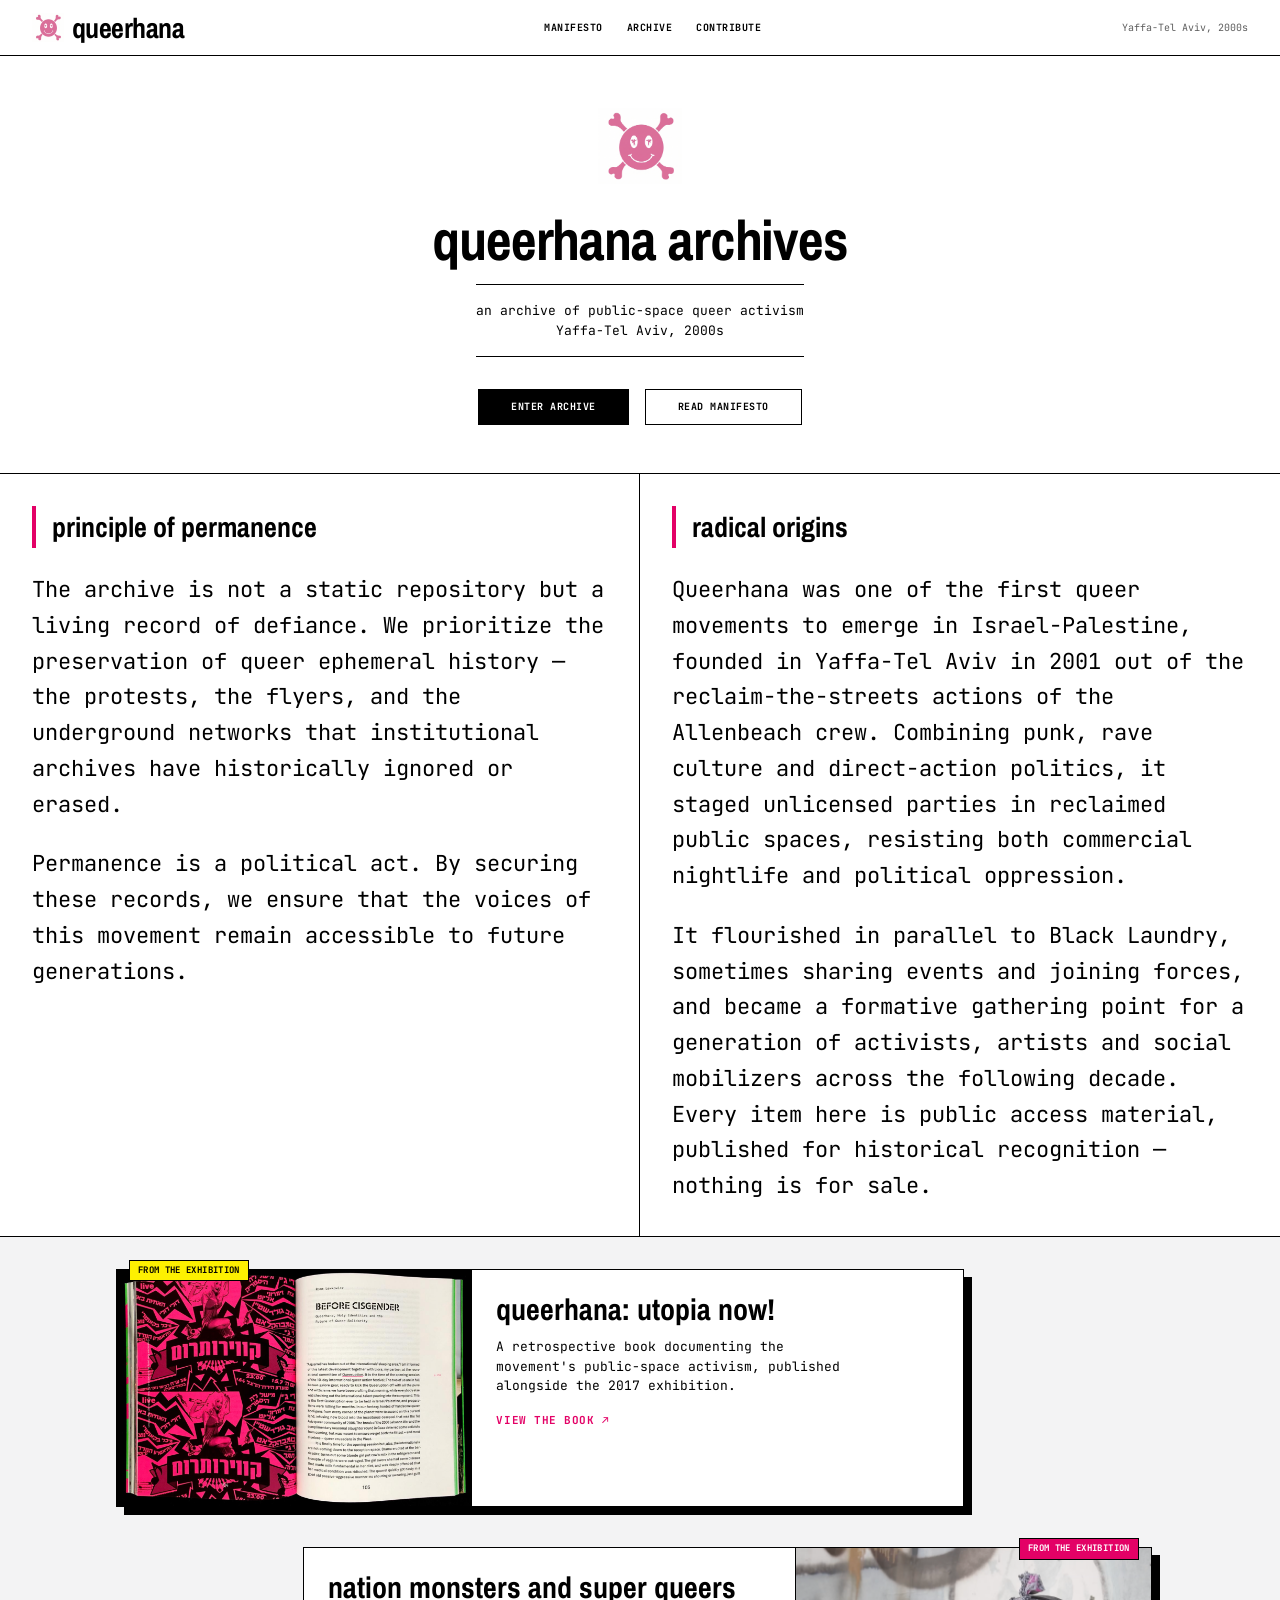
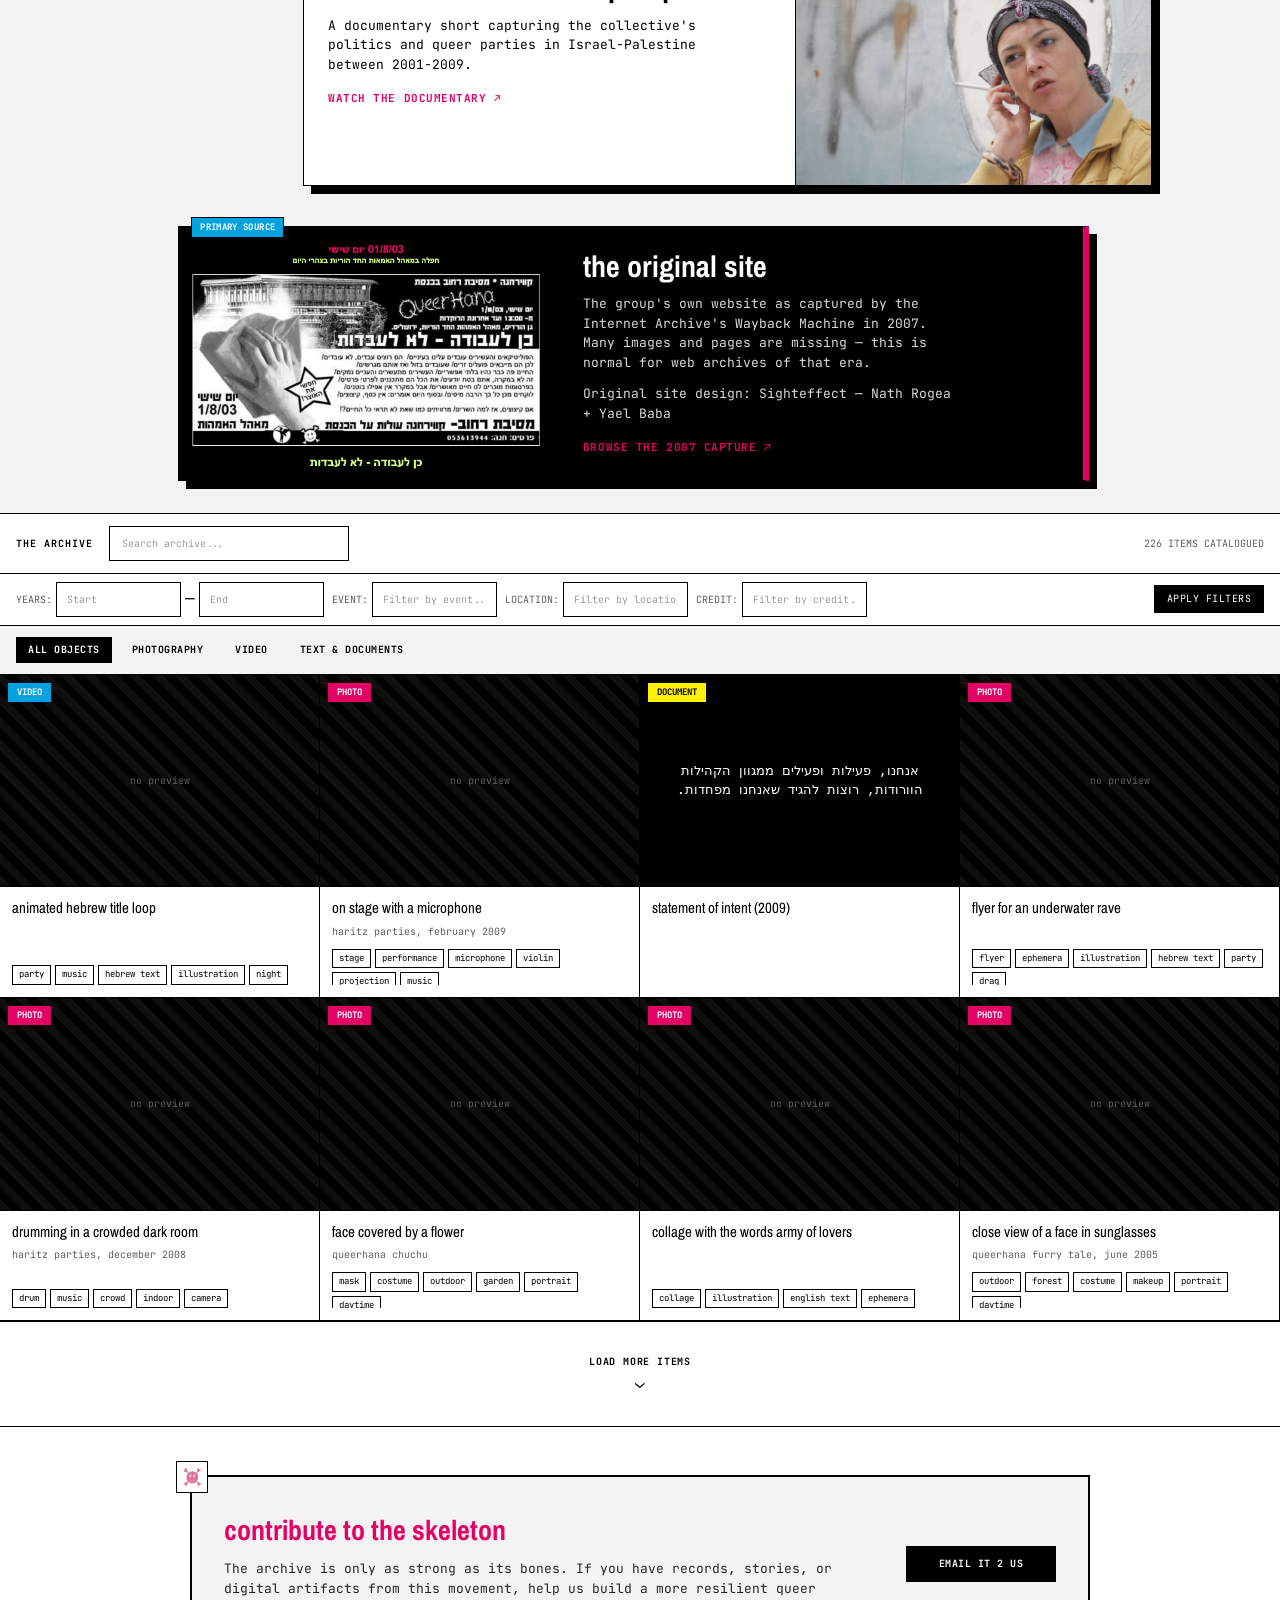
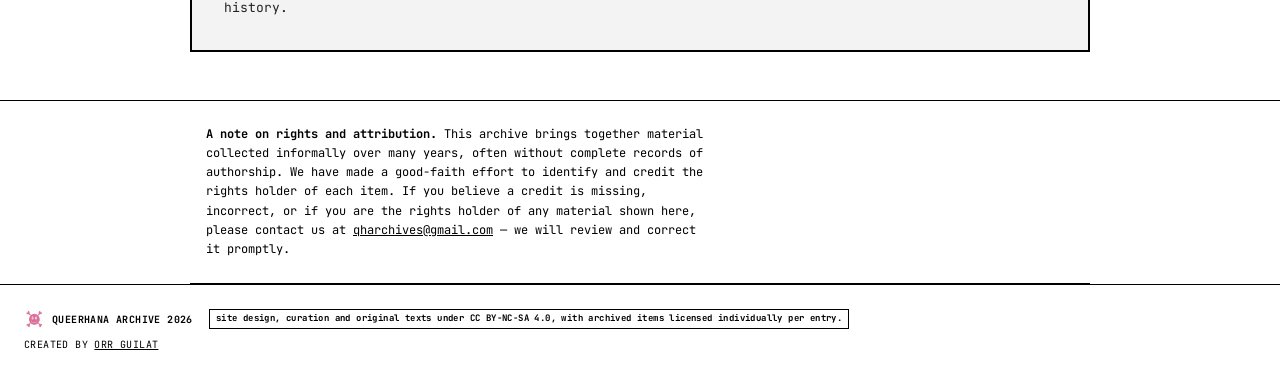
==== commit de3bb813: "Move description behind a keyboard-accessible toggle The observational description no longer display" ====
--- a/index.html
+++ b/index.html
@@ -207,7 +207,10 @@
       <h3 class="modal-title" id="modal-title"></h3>
       <dl class="modal-fields" id="modal-fields"></dl>
       <div class="modal-tags" id="modal-tags"></div>
-      <p class="modal-desc" id="modal-desc"></p>
+      <button class="modal-desc-toggle" id="modal-desc-toggle" type="button" aria-expanded="false" aria-controls="modal-desc" aria-label="Show description">
+        <span class="modal-desc-toggle-icon" aria-hidden="true">i</span> Description
+      </button>
+      <p class="modal-desc" id="modal-desc" hidden></p>
       <div class="card-footer" id="modal-footer">
         <div class="card-actions" id="modal-actions"></div>
       </div>
--- a/style.css
+++ b/style.css
@@ -461,6 +461,7 @@
   position: relative;
 }
 .modal-thumb img { width: 100%; height: auto; max-height: 50vh; object-fit: contain; display: block; }
+.modal-thumb img.modal-thumb-loading { filter: blur(6px); transition: filter 0.2s; }
 .modal-thumb .excerpt {
   color: #fff; font-family: var(--font-mono); font-size: 13px; line-height: 1.5;
   text-align: center; direction: rtl; unicode-bidi: plaintext; padding: 24px;
@@ -483,6 +484,18 @@
   text-transform: lowercase; line-height: 1.2; margin: 0 0 12px;
 }
 .modal-desc { font-size: 13px; line-height: 1.55; margin: 0 0 16px; }
+.modal-desc-toggle {
+  display: inline-flex; align-items: center; gap: 6px;
+  background: transparent; border: 1px solid var(--ink); color: var(--ink);
+  font-size: 10px; font-weight: 700; text-transform: uppercase; letter-spacing: 0.05em;
+  padding: 6px 12px; margin: 0 0 12px;
+}
+.modal-desc-toggle:hover { background: var(--ink); color: var(--paper); }
+.modal-desc-toggle-icon {
+  display: inline-flex; align-items: center; justify-content: center;
+  width: 14px; height: 14px; border-radius: 50%; border: 1px solid currentColor;
+  font-size: 9px; font-style: italic; font-family: Georgia, serif; line-height: 1;
+}
 .modal-fields {
   font-size: 11px; display: grid; grid-template-columns: auto 1fr; gap: 4px 12px;
   margin: 0 0 16px;
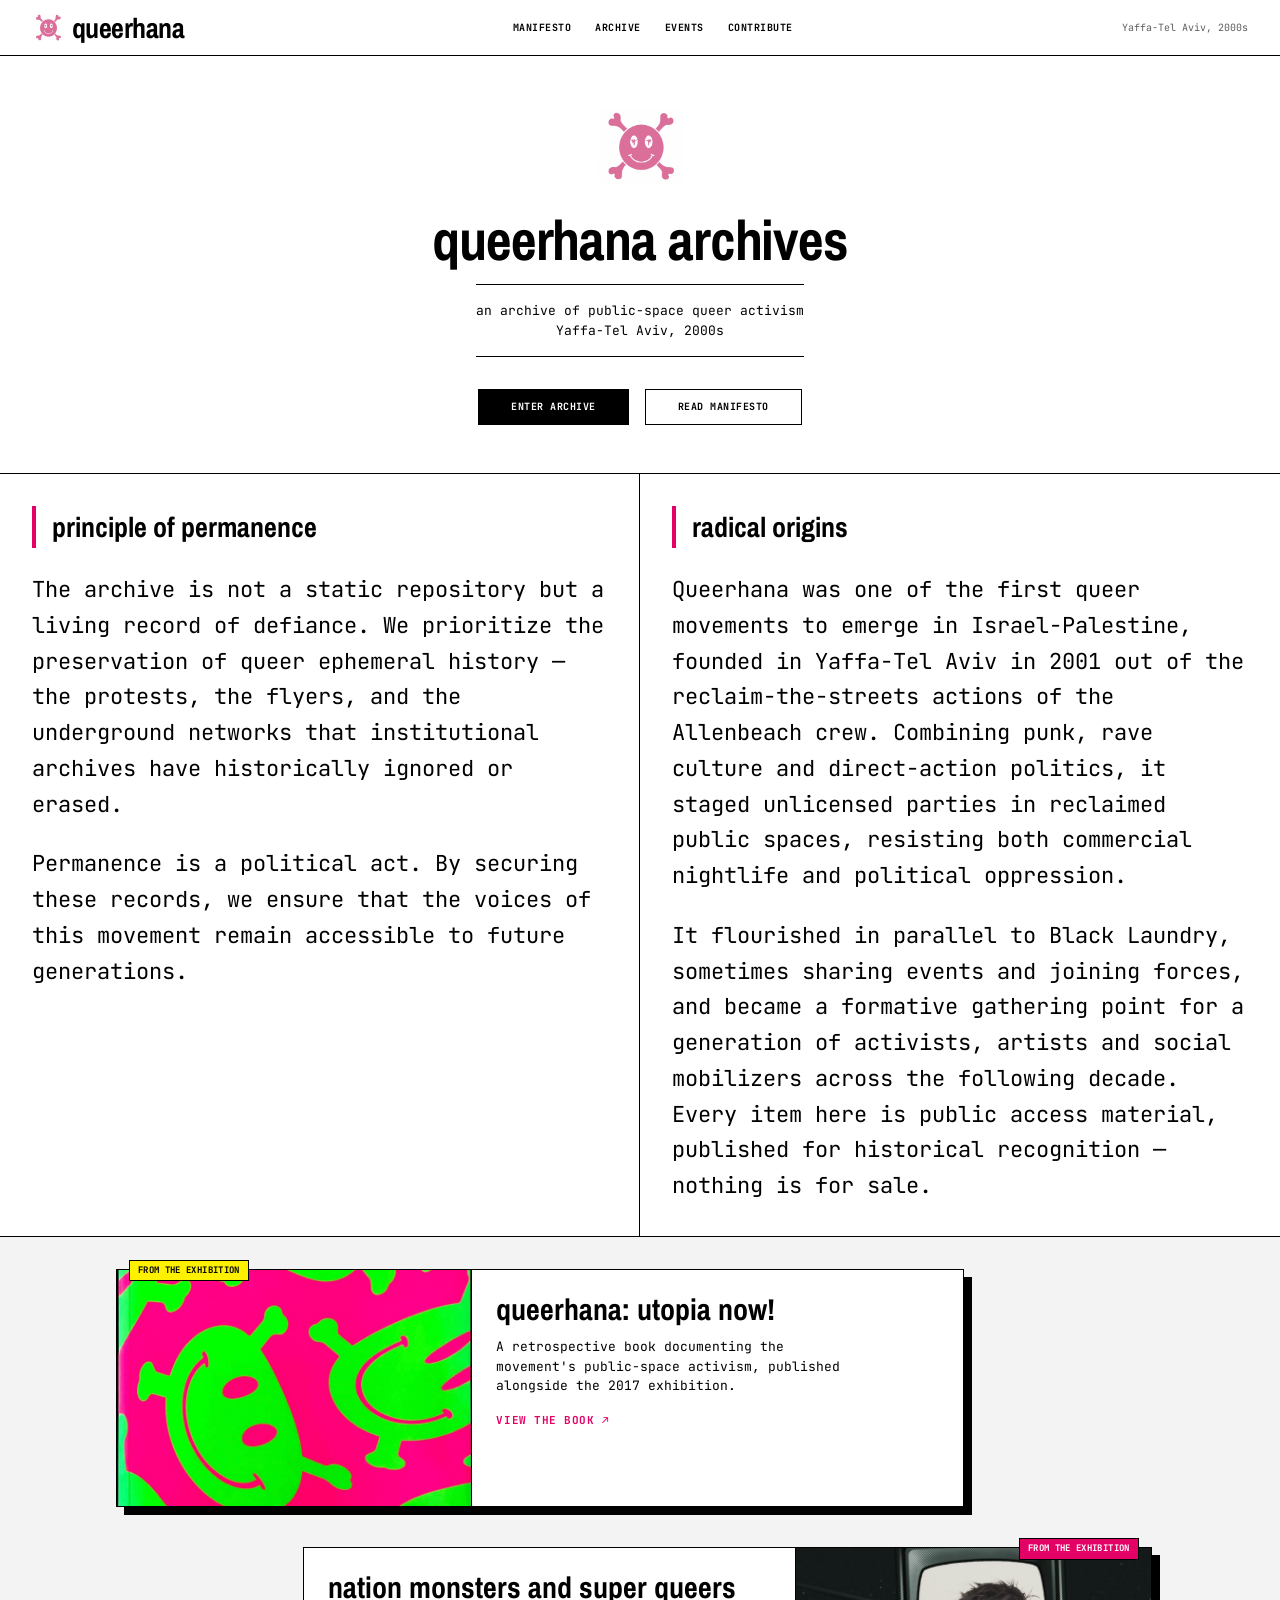
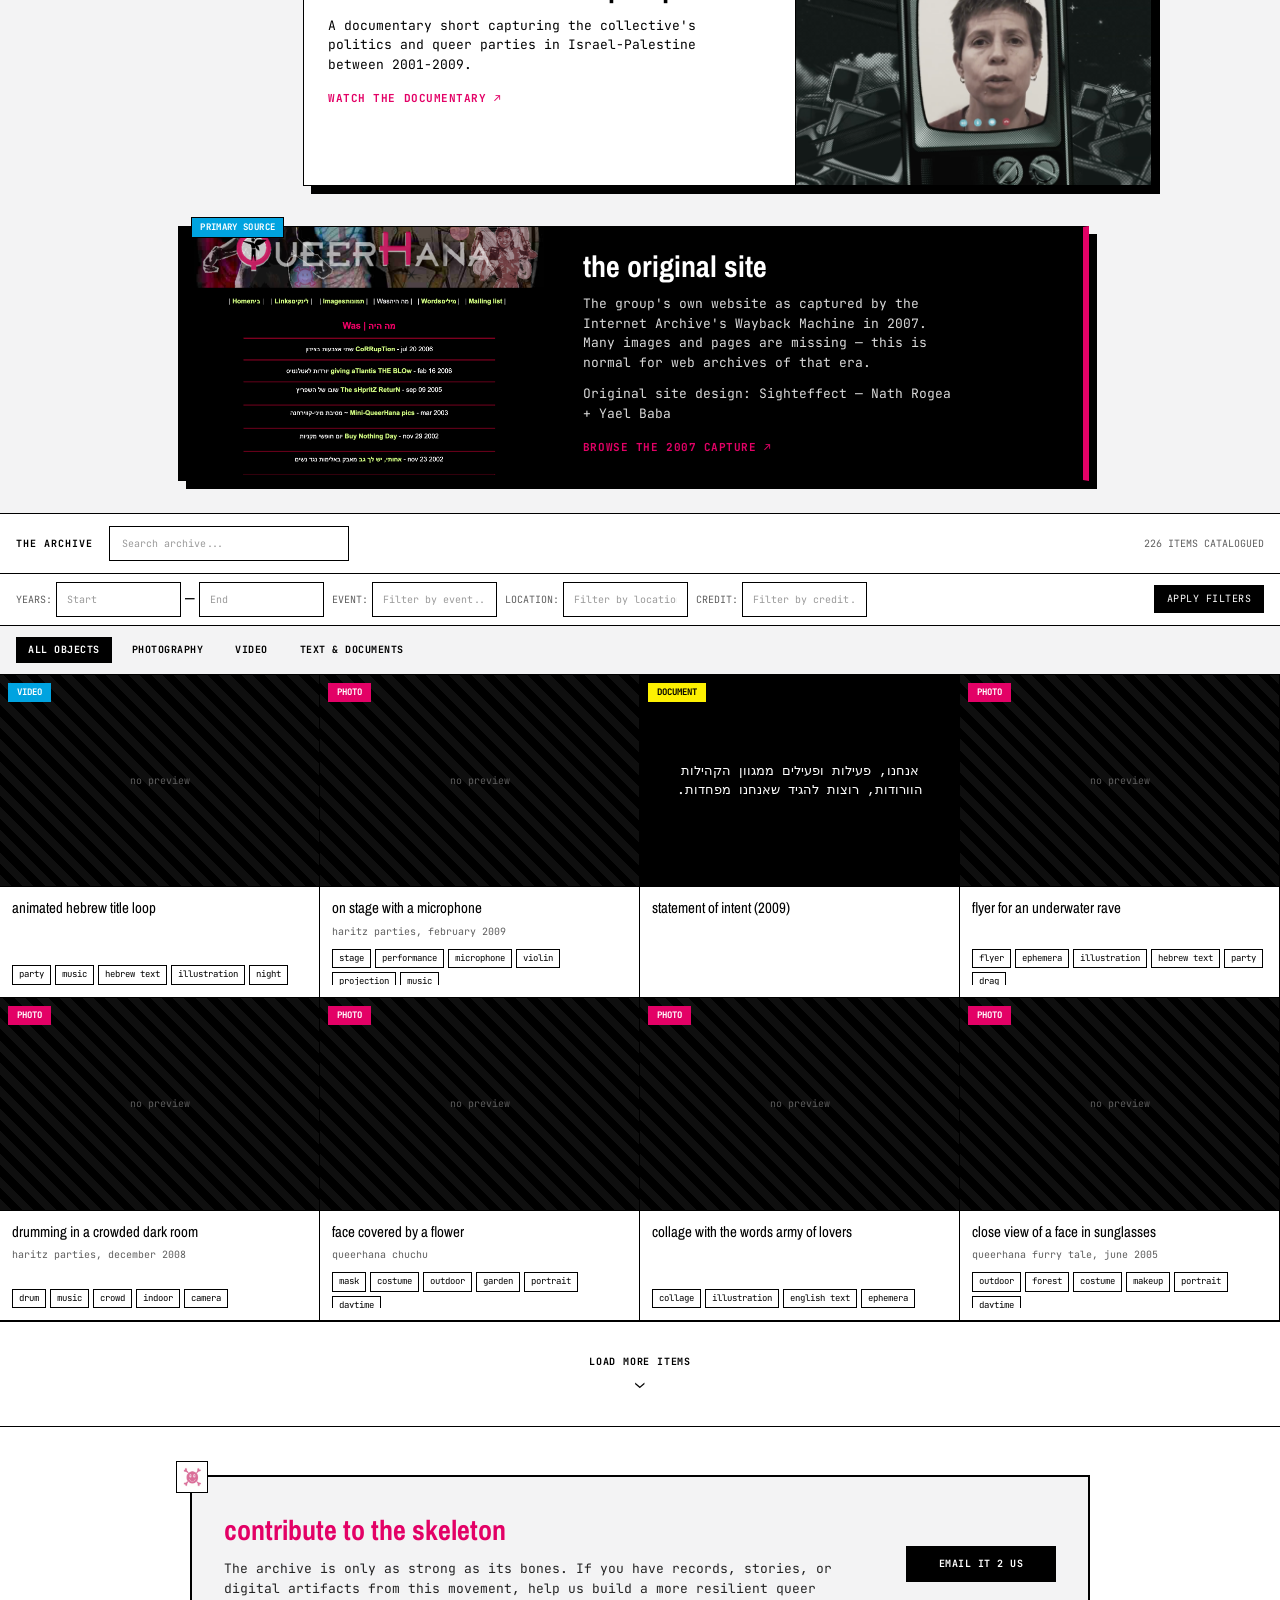
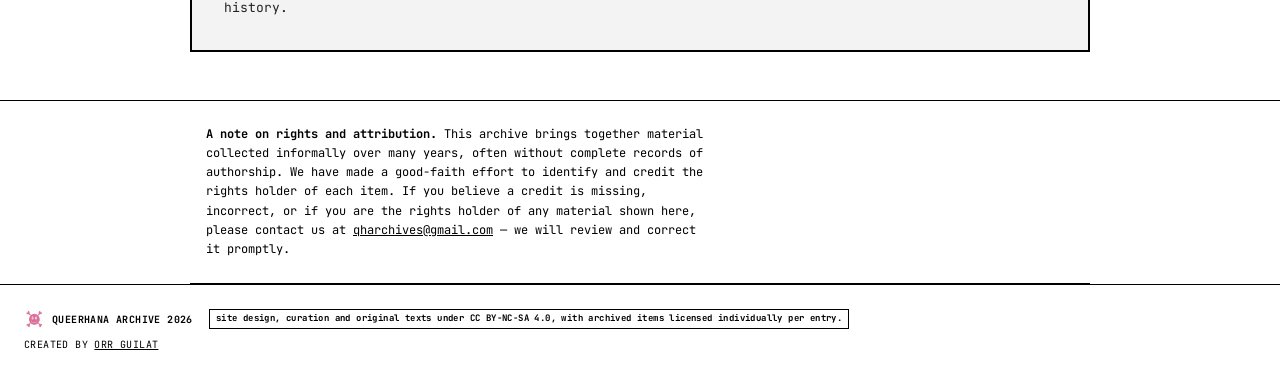
==== commit 7104fcda: "Add event-level descriptions: structure only, all text empty Structure for the 13 canonical events (" ====
--- a/index.html
+++ b/index.html
@@ -33,6 +33,7 @@
   <nav aria-label="Section navigation">
     <a href="#manifesto">Manifesto</a>
     <a href="#archive">Archive</a>
+    <a href="events.html">Events</a>
     <a href="#contribute">Contribute</a>
   </nav>
   <span class="locale">Yaffa-Tel Aviv, 2000s</span>
@@ -151,6 +152,8 @@
         </nav>
       </div>
     </div>
+
+    <div id="event-header"></div>
 
     <section class="grid" id="catalog-grid" aria-live="polite">
       <!-- items injected by script.js -->
--- a/style.css
+++ b/style.css
@@ -410,6 +410,8 @@
   font-size: 10px; color: var(--secondary); font-family: var(--font-mono);
   white-space: nowrap; overflow: hidden; text-overflow: ellipsis;
 }
+a.card-event { text-decoration: none; display: block; }
+a.card-event:hover, a.card-event:focus-visible { color: var(--voltage-pink); text-decoration: underline; }
 .card-meta { font-size: 10px; color: var(--secondary); display: flex; flex-direction: column; gap: 2px; }
 .card-tags {
   display: flex; flex-wrap: wrap; gap: 4px; overflow: hidden; max-height: 40px;
@@ -584,3 +586,46 @@
   .load-more .chevron { animation: none; }
   .hero-logo { animation: none; }
 }
+
+/* ---------- Events page (finding aid) ---------- */
+.events-intro { padding: 48px 16px 24px; max-width: 720px; }
+.events-intro h1 {
+  font-family: var(--font-display); font-weight: 700; font-size: 40px;
+  text-transform: lowercase; margin: 0 0 16px;
+}
+.events-intro p { font-size: 14px; line-height: 1.6; margin: 0; }
+
+.events-list {
+  display: grid; grid-template-columns: 1fr;
+  border-top: 1px solid var(--ink); border-bottom: 1px solid var(--ink);
+}
+.event-card { padding: 20px 16px; border-bottom: 1px solid var(--ink); }
+.event-card:last-child { border-bottom: none; }
+.event-card h2 { font-size: 16px; font-weight: 400; margin: 0 0 4px; }
+.event-card h2 a {
+  font-family: var(--font-display); text-transform: lowercase;
+  color: var(--ink); text-decoration: none;
+}
+.event-card h2 a:hover, .event-card h2 a:focus-visible { color: var(--voltage-pink); text-decoration: underline; }
+.event-card-count {
+  font-size: 10px; color: var(--secondary); text-transform: uppercase; letter-spacing: 0.04em;
+  margin-bottom: 8px;
+}
+.event-card-desc { font-size: 13px; line-height: 1.55; margin: 0; max-width: 68ch; }
+
+@media (min-width: 768px) {
+  .events-list { grid-template-columns: 1fr 1fr; }
+  .event-card { border-right: 1px solid var(--ink); }
+  .event-card:nth-child(even) { border-right: none; }
+}
+
+/* ---------- Event header (shown when results are filtered to one event) ---------- */
+.event-header {
+  padding: 20px 16px; border-bottom: 1px solid var(--ink);
+  background: var(--surface-low);
+}
+.event-header h2 {
+  font-family: var(--font-display); font-weight: 700; font-size: 20px;
+  text-transform: lowercase; margin: 0 0 8px;
+}
+.event-header p { font-size: 13px; line-height: 1.55; margin: 0; max-width: 68ch; }
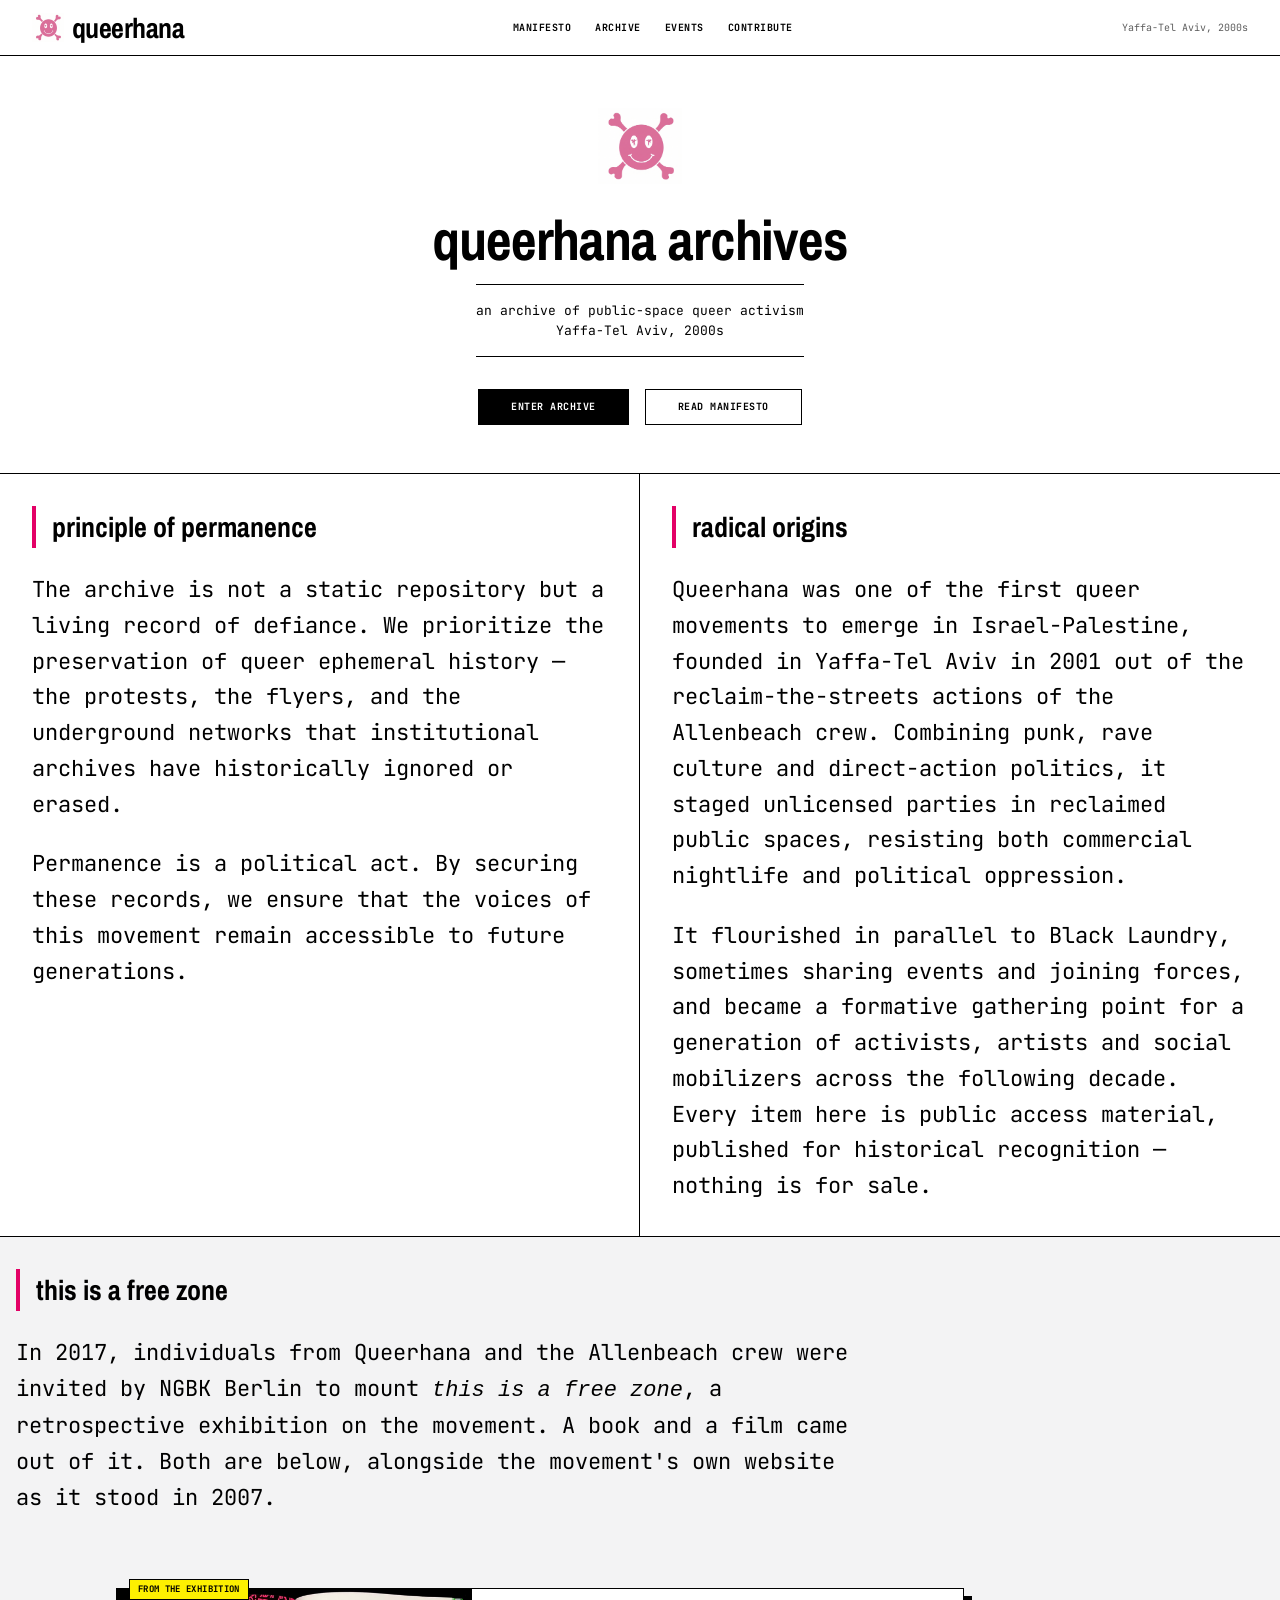
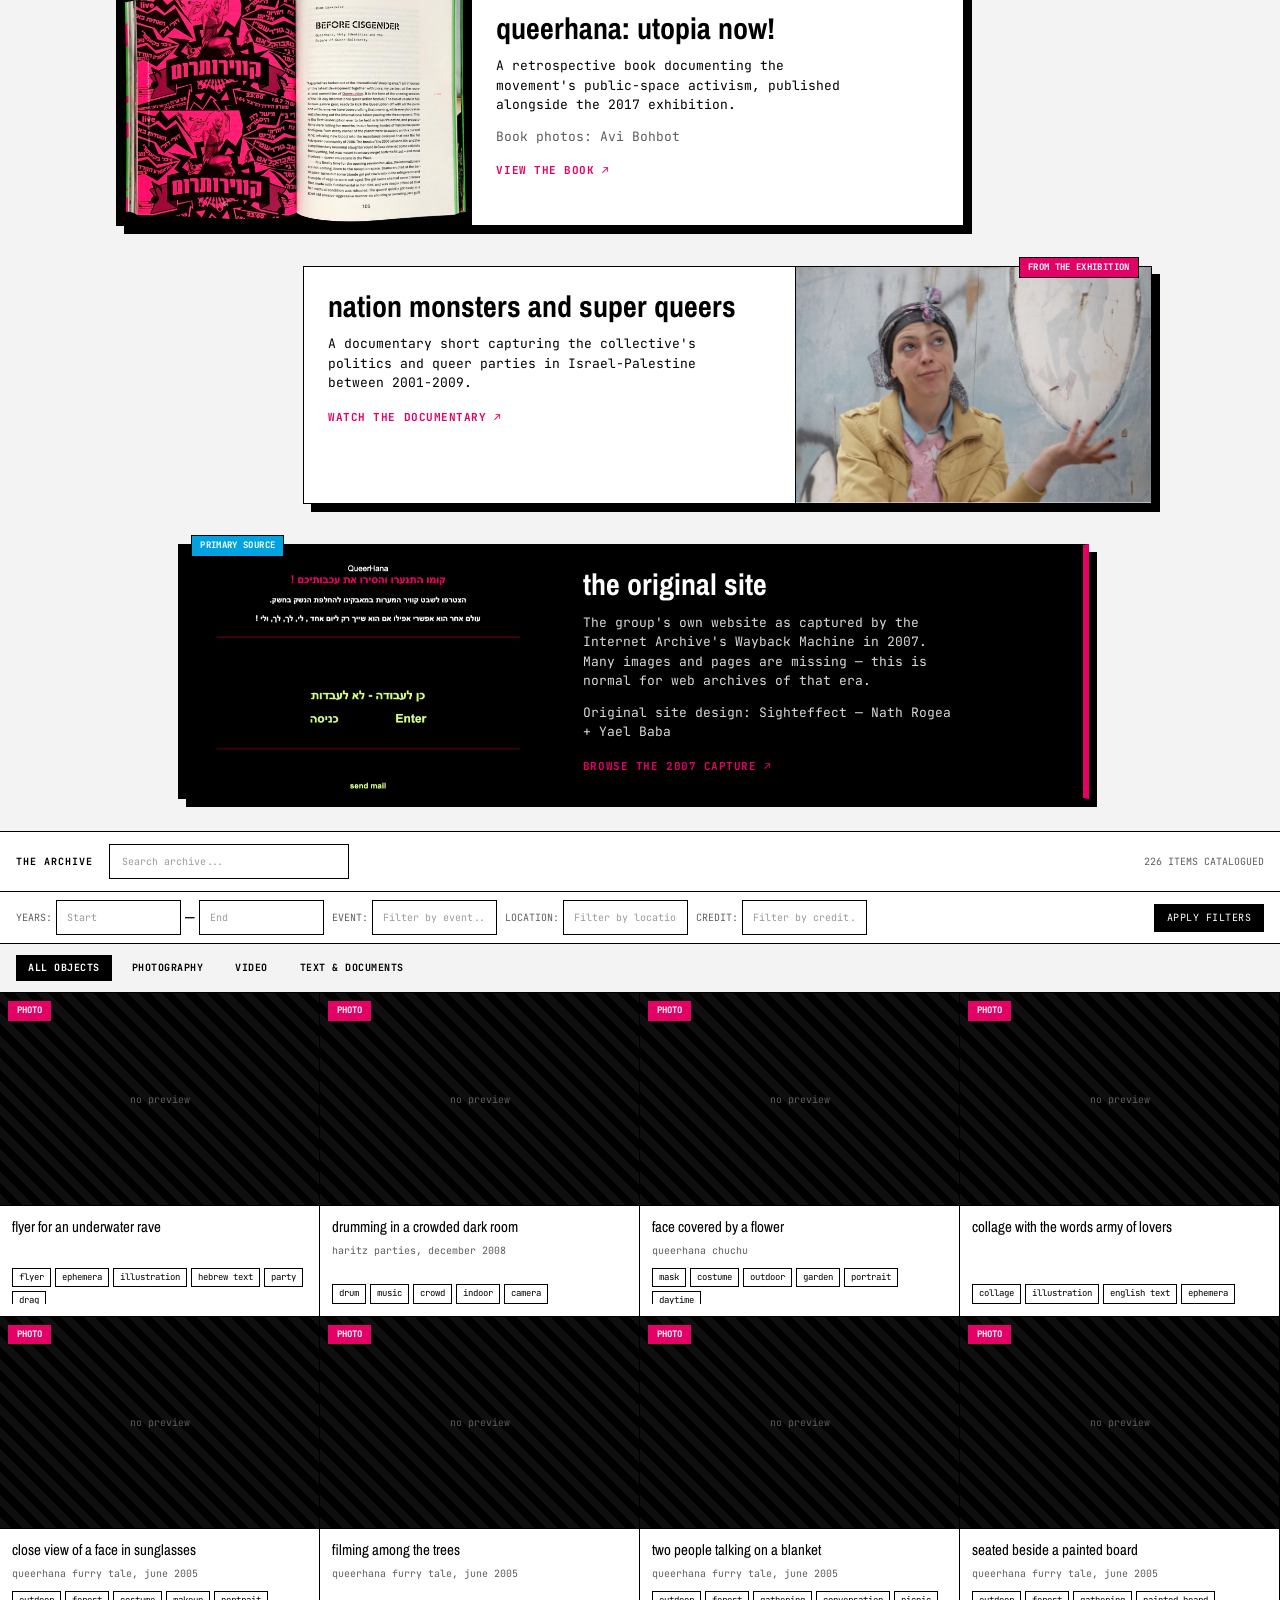
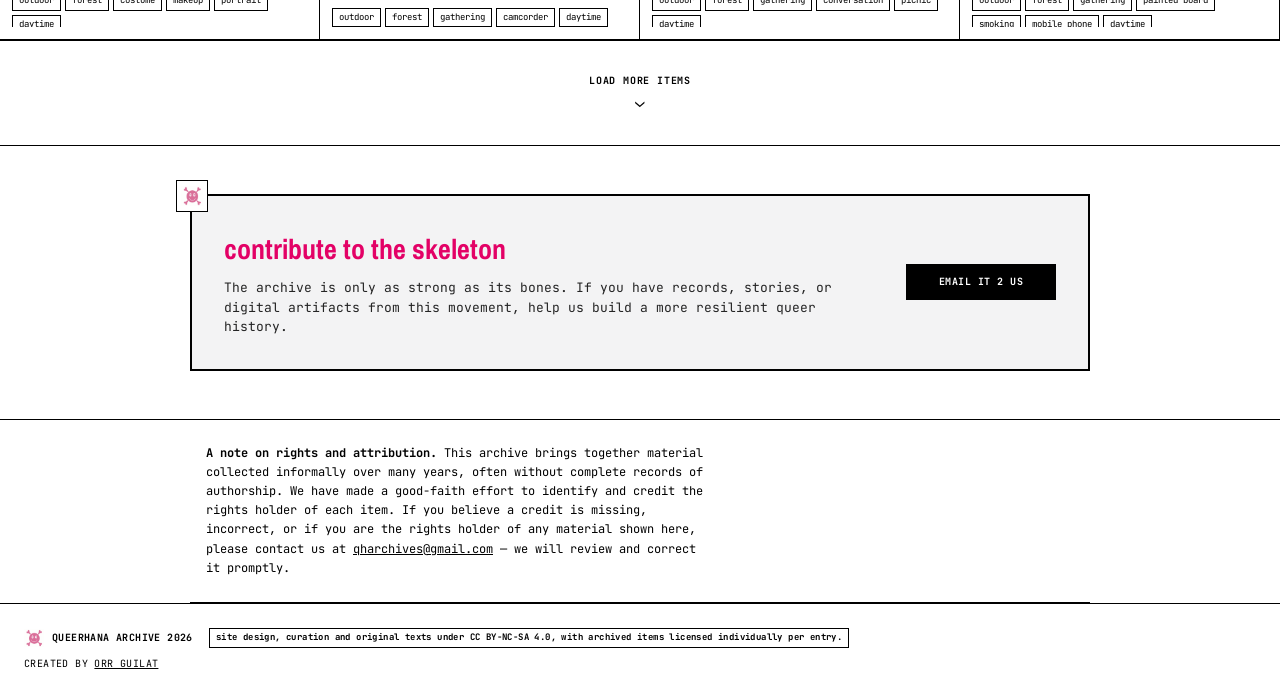
==== commit 219763b4: "Add exhibition intro block and book photo credit to featured section - New .featured-intro block abo" ====
--- a/index.html
+++ b/index.html
@@ -64,6 +64,11 @@
   </section>
 
   <section class="featured-ref" id="featured-reference">
+    <div class="featured-intro">
+      <h2>this is a free zone</h2>
+      <p>In 2017, individuals from Queerhana and the Allenbeach crew were invited by NGBK Berlin to mount <em>this is a free zone</em>, a retrospective exhibition on the movement. A book and a film came out of it. Both are below, alongside the movement's own website as it stood in 2007.</p>
+    </div>
+
     <article class="featured-card featured-card--book">
       <div class="featured-media">
         <span class="featured-badge featured-badge--yellow">From the Exhibition</span>
@@ -74,6 +79,7 @@
       <div class="featured-content">
         <h3>queerhana: utopia now!</h3>
         <p>A retrospective book documenting the movement's public-space activism, published alongside the 2017 exhibition.</p>
+        <p class="featured-credit">Book photos: Avi Bohbot</p>
         <a class="featured-link" href="https://www.beck-shop.de/queerhana/product/25623262" target="_blank" rel="noopener">View the book &#8599;</a>
       </div>
     </article>
--- a/style.css
+++ b/style.css
@@ -128,6 +128,19 @@
 }
 
 /* ---------- Featured reference (book / documentary / original site) ---------- */
+.featured-intro h2 {
+  font-family: var(--font-display); font-weight: 700; font-size: 22px;
+  text-transform: lowercase; margin: 0 0 24px;
+  border-left: 4px solid var(--voltage-pink); padding-left: 16px;
+}
+.featured-intro h2 em { font-style: normal; } /* lowercase house style already signals the title; no italic needed */
+.featured-intro p { font-size: 18px; line-height: 1.625; max-width: 65ch; margin: 0 0 32px; }
+
+@media (min-width: 768px) {
+  .featured-intro h2 { font-size: 28px; }
+  .featured-intro p { font-size: 22px; }
+}
+
 .featured-ref {
   border-bottom: 1px solid var(--ink);
   background: var(--surface-low); /* nearest existing var to mockup's #FCFAED */
